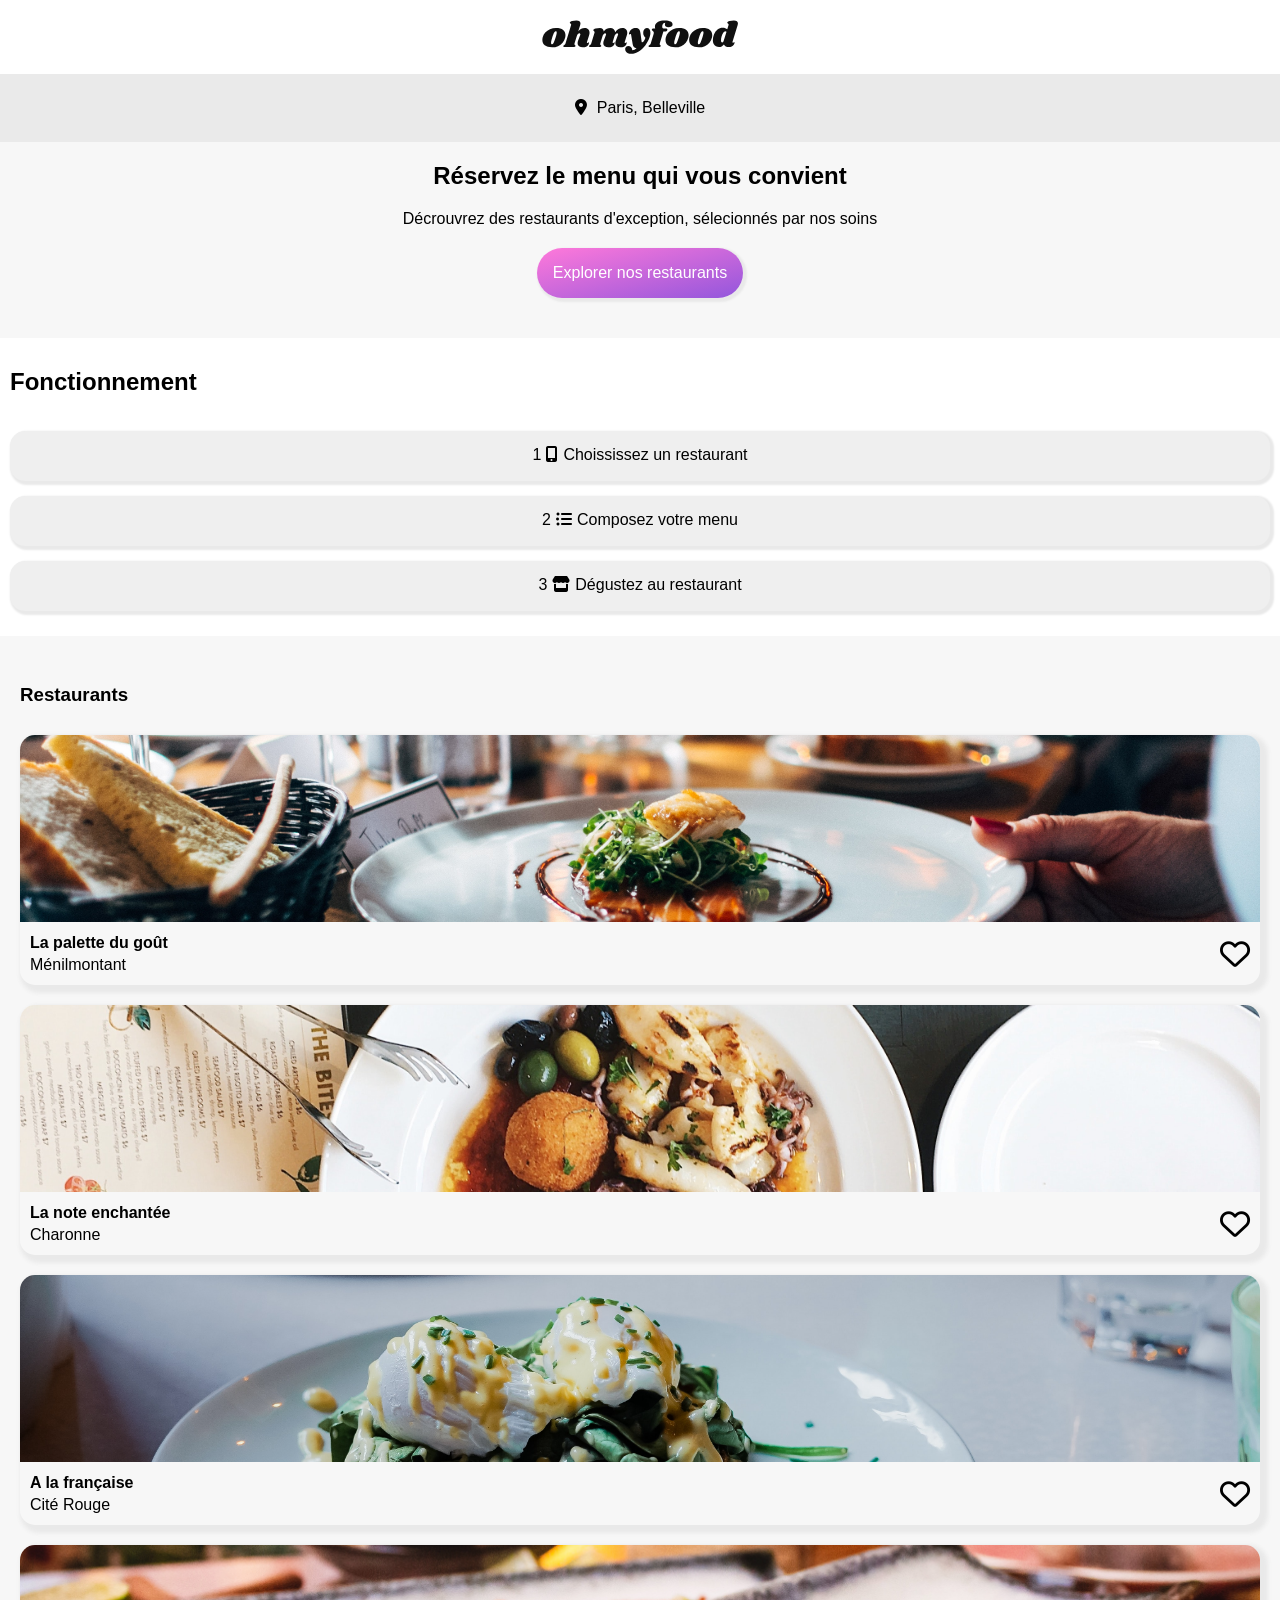
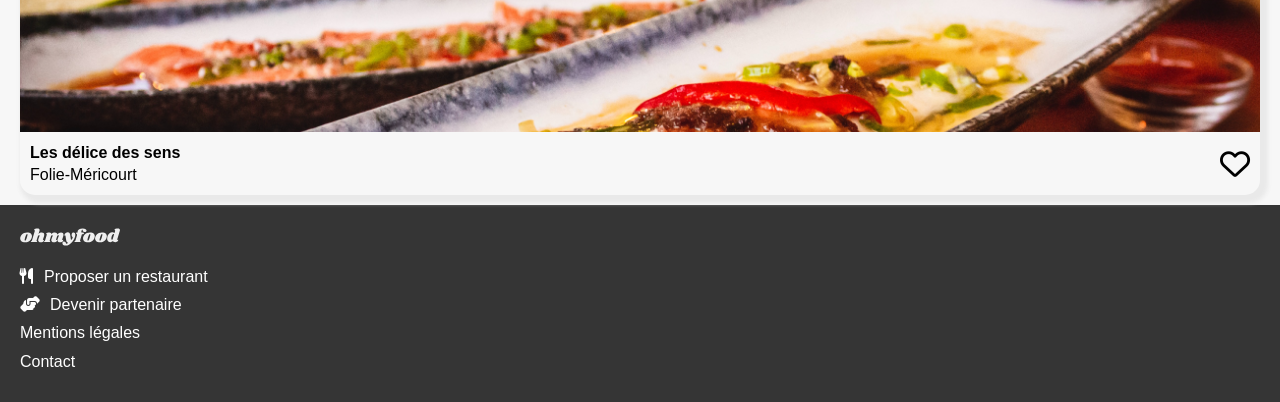
==== index.html @ d90eb671 "modified:   css/style.css 	modified:   css/style.css.map 	modified:   index.html 	modified:   sass/_" ====
<!DOCTYPE html>
<html lang="fr">
  <head>
    <meta charset="UTF-8" />
    <meta name="viewport" content="width=device-width, initial-scale=1" />
    <link rel="stylesheet" href="css/normalize.css" />
    <link rel="stylesheet" href="css/style.css" />
    <link rel="stylesheet" href="https://cdnjs.cloudflare.com/ajax/libs/font-awesome/6.1.2/css/all.min.css">
    <title>Ohmyfood</title>
  </head>
  <body>
    <header><div id="logo" class="header">
      <img src="images/logo/ohmyfood@2x.svg" alt="ALC">
    </div>
      <div class="location"><em class="header"><i class="fa-solid fa-location-dot"></i>Paris, Belleville</em></div>
        <div class="header_block">
          <div class="header_text_block">
          <h2 class="header">Réservez le menu qui vous convient</h2>
          <span><em class="header"
          >Décrouvrez des restaurants d'exception, sélecionnés par nos soins</em>
          </span>
          </div>
          <div class="header"><button class="home_btn" type="button" onclick="window.location.href = ' '">
          <span>Explorer nos restaurants</span>
          </button>
        </div> 
      </div>   
    </header>
    <main>
      <div class="explain_block">
        <h2>Fonctionnement</h2>
        <div>
          <div class="explain_btn_block"><button class="explain_btn" type="button" onclick="window.location.href = ' '"><span>1<i class="fa-solid fa-mobile-screen-button"></i>Choississez un restaurant</span></button></div>
          <div class="explain_btn_block"><button class="explain_btn" type="button" onclick="window.location.href = ' '"><span>2<i class="fa-solid fa-list-ul"></i>Composez votre menu</span></button></div>
          <div class="explain_btn_block"><button class="explain_btn" type="button" onclick="window.location.href = ' '"><span>3<i class="fa-solid fa-store"></i>Dégustez au restaurant</span></button></div>
        </div>
      </div>
      <div class="main_block">
        <h3>Restaurants</h3>
        <div class="article_block">
          <article>
            <img
              src="images/restaurants/jay-wennington-N_Y88TWmGwA-unsplash.jpg"
              alt="ALC"
            />
            <span>
              <p class="art_title">La palette du goût</p>
              <p>Ménilmontant</p>
            </span>
            <i class="fa-regular fa-heart"></i>
          </article>
          <article>
            <img
              src="images/restaurants/stil-u2Lp8tXIcjw-unsplash.jpg"
              alt="ALC"
            />
            <span>
              <p class="art_title">La note enchantée</p>
              <p>Charonne</p>
            </span>
            <i class="fa-regular fa-heart"></i>
          </article>
          <article>
            <img
              src="images/restaurants/toa-heftiba-DQKerTsQwi0-unsplash.jpg"
              alt="ALC"
            />
            <span>
              <p class="art_title">A la française</p>
              <p>Cité Rouge</p>
            </span>
            <i class="fa-regular fa-heart"></i>
          </article>
          <article>
            <img
              src="images/restaurants/louis-hansel-shotsoflouis-qNBGVyOCY8Q-unsplash.jpg"
              alt="ALC"
            />
            <span>
              <p class="art_title">Les délice des sens</p>
              <p>Folie-Méricourt</p>
            </span>
            <i class="fa-regular fa-heart"></i>
          </article>
        </div>
      </div>
    </main>
    <footer>
      <img src="images/logo/ohmyfood@2x.svg" alt="ALC">
      <ul>
        <li><a href=""><i class="fa-solid fa-utensils"></i>Proposer un restaurant</a></li>
        <li><a href=""><i class="fa-solid fa-handshake-angle"></i>Devenir partenaire</a></li>
        <li><a href="">Mentions légales</a></li>
        <li><a href="">Contact</a></li>
      </ul>
    </footer>
  </body>
</html>
---- css/style.css ----
@import"https://fonts.googleapis.com/css2?family=Raleway&display=swap";.home_btn{border-radius:50px;height:50px;background:linear-gradient(to right bottom, #FF79DA, #9356DC);border:none;box-shadow:2px 2px 2px 2px #e9e9e9}.home_btn span{position:relative;padding-block:15px;color:#fff;padding-inline:10px}.explain_btn{height:50px;border-radius:15px;border:none;box-shadow:2px 2px 2px 2px #e9e9e9;width:100%}.explain_btn span{padding-block:14px}.explain_btn span i{margin-inline:5px}article{display:flex;flex-wrap:wrap;height:250px;width:100%;border-radius:15px;margin-block:10px;box-shadow:4px 4px 4px 4px #e9e9e9;align-items:center;justify-content:space-between}article img{object-fit:cover;width:100%;height:75%;border-top-right-radius:15px;border-top-left-radius:15px}article span{padding:10px;padding-block:10px}article span p{margin-block:0px;padding-block:2px}article span .art_title{font-weight:bold}article i{font-size:30px}footer{background-color:#353535}footer img{height:20px;width:100px;filter:invert(1)}footer ul{list-style-type:none}footer ul li a{color:#fff;text-decoration:none}footer ul li i{padding-right:10px}*{box-sizing:border-box;font-family:sans-serif,Roboto}.header{display:flex;justify-content:center;text-align:center}#logo{padding-block:20px}.location{background-color:#eaeaea;padding-block:25px}.location em{font-style:normal}.location i{margin-right:10px}.header_block{background-color:#f7f7f7;padding-inline:20px;display:flow-root;padding-block-end:40px}.header_block .header_text_block{padding-block-end:20px}.header_block .header_text_block h2{padding-inline:50px}.header_block .header_text_block span em{font-style:normal}.home_btn{display:flex;justify-content:center}.explain_block{margin:10px;display:flex;flex-wrap:wrap}.explain_block div{display:block;flex-wrap:wrap;width:100%}.explain_block div .explain_btn_block{display:flex;flex-wrap:wrap;justify-content:center;margin-block:15px}.explain_block div .explain_btn_block .explain_btn{display:flex;flex-wrap:wrap;justify-content:center}.main_block{display:flex;flex-wrap:wrap;background-color:rgba(247,247,247,.968627451);padding-top:30px}.main_block h3{margin-inline:20px}.main_block .article_block{display:flex;justify-content:center;flex-wrap:wrap;margin-inline:20px}.main_block .article_block span{display:flex;flex-wrap:wrap;flex-direction:column}.main_block .article_block span p{display:flex}.main_block .article_block i{align-items:baseline;padding-right:10px}footer{display:flex;flex-direction:column;padding-block:10px;padding-inline:20px}footer img{margin-top:12px}footer ul{padding-inline-start:0px}footer ul li{padding-block:5px}/*# sourceMappingURL=style.css.map */
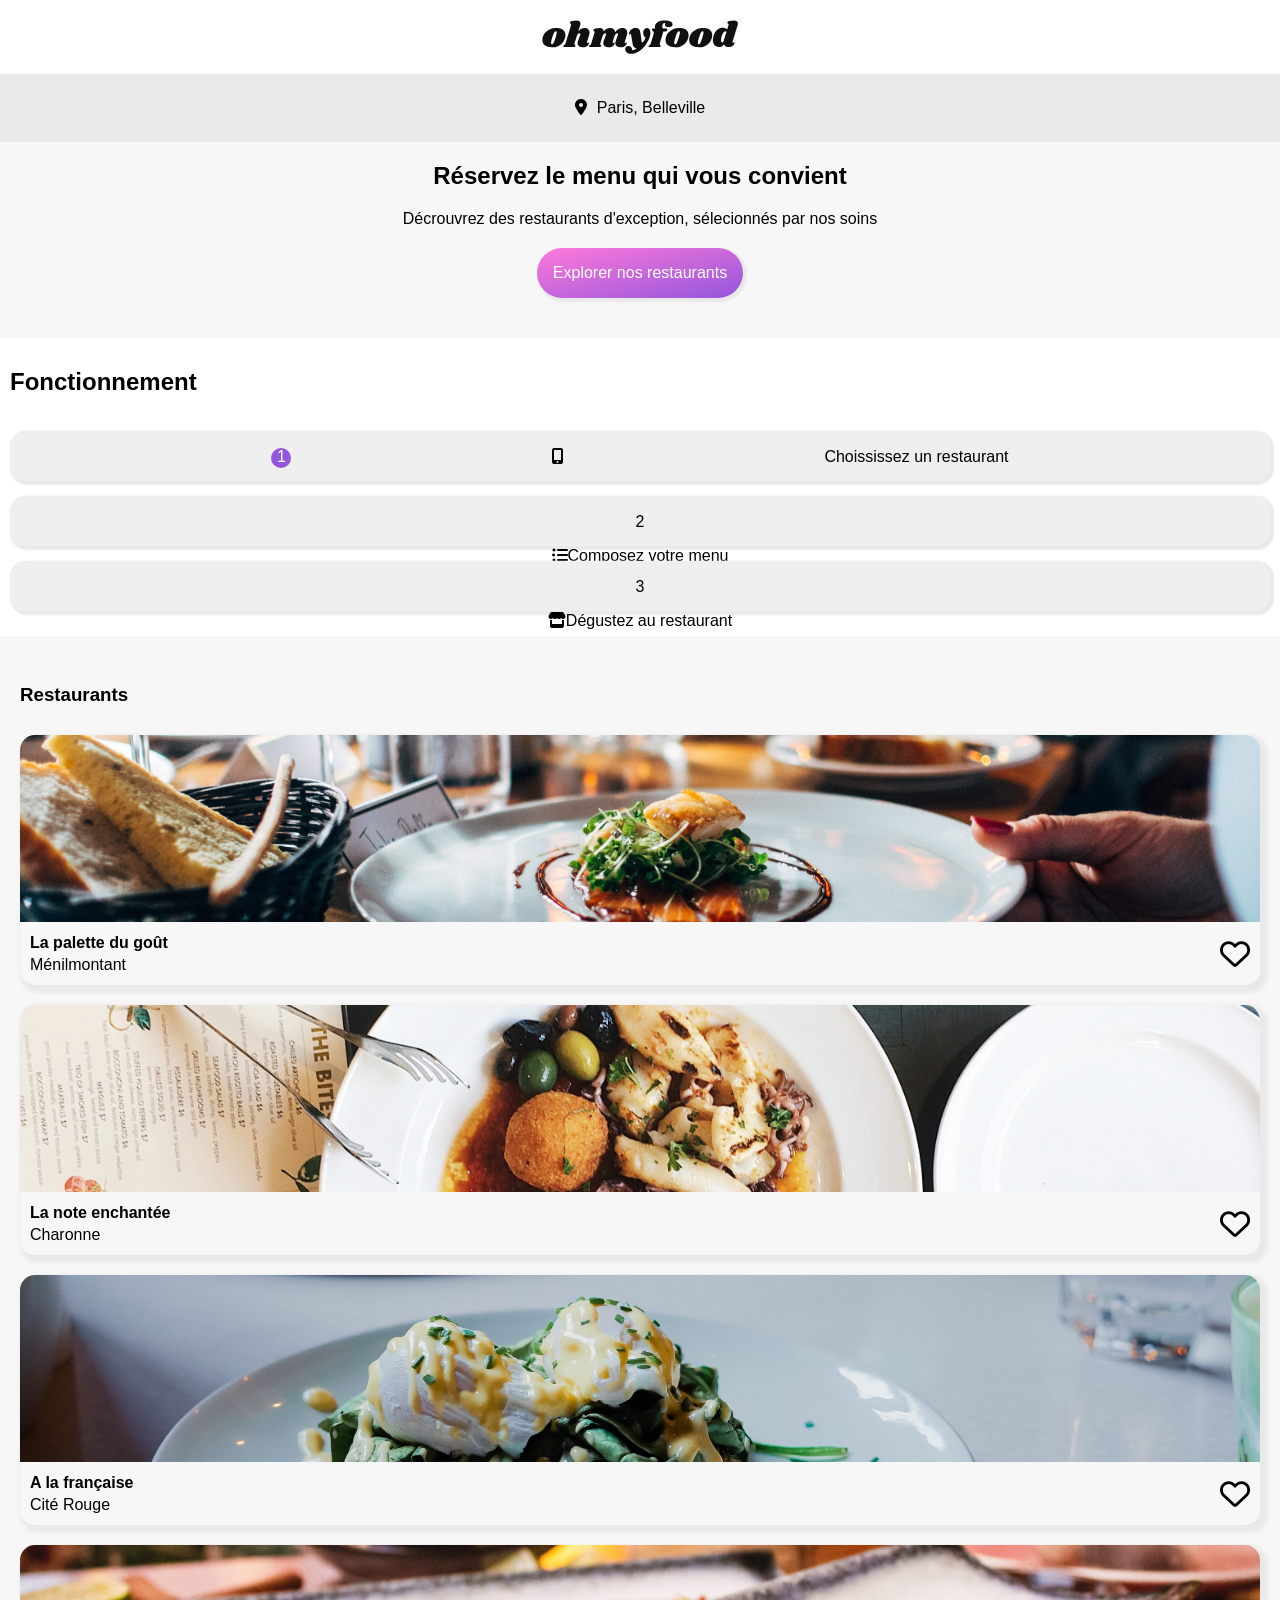
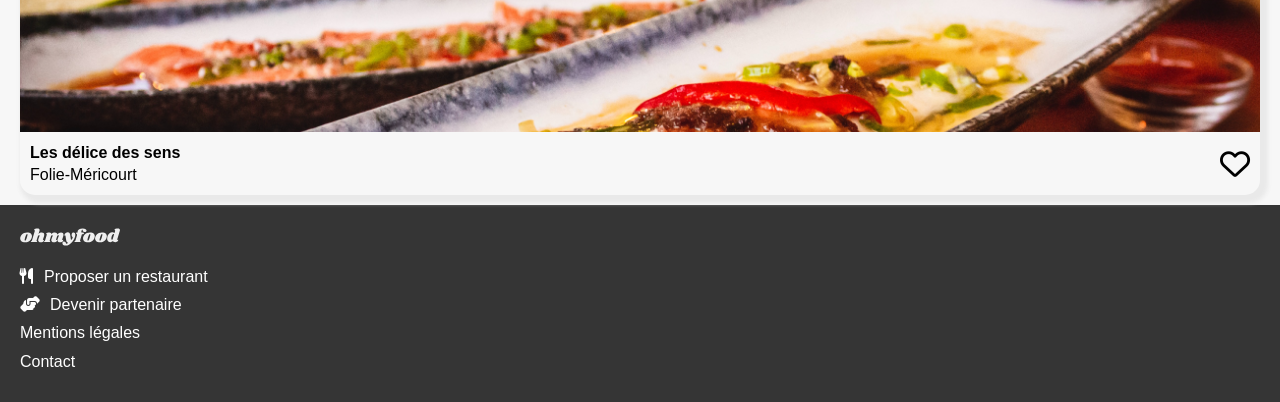
==== commit b3246554: "modified:   css/style.css modified:   css/style.css.map 	modified:   index.html 	modified:   sass/_v" ====
--- a/index.html
+++ b/index.html
@@ -30,9 +30,9 @@
       <div class="explain_block">
         <h2>Fonctionnement</h2>
         <div>
-          <div class="explain_btn_block"><button class="explain_btn" type="button" onclick="window.location.href = ' '"><span>1<i class="fa-solid fa-mobile-screen-button"></i>Choississez un restaurant</span></button></div>
-          <div class="explain_btn_block"><button class="explain_btn" type="button" onclick="window.location.href = ' '"><span>2<i class="fa-solid fa-list-ul"></i>Composez votre menu</span></button></div>
-          <div class="explain_btn_block"><button class="explain_btn" type="button" onclick="window.location.href = ' '"><span>3<i class="fa-solid fa-store"></i>Dégustez au restaurant</span></button></div>
+          <div class="explain_btn_block"><button class="explain_btn" type="button" onclick="window.location.href = ' '"><div><p>1</p><i class="fa-solid fa-mobile-screen-button"></i>Choississez un restaurant</div></button></div>
+          <div class="explain_btn_block"><button class="explain_btn" type="button" onclick="window.location.href = ' '"><span><p>2</p><i class="fa-solid fa-list-ul"></i>Composez votre menu</span></button></div>
+          <div class="explain_btn_block"><button class="explain_btn" type="button" onclick="window.location.href = ' '"><span><p>3</p><i class="fa-solid fa-store"></i>Dégustez au restaurant</span></button></div>
         </div>
       </div>
       <div class="main_block">
--- a/css/style.css
+++ b/css/style.css
@@ -1 +1 @@
-@import"https://fonts.googleapis.com/css2?family=Raleway&display=swap";.home_btn{border-radius:50px;height:50px;background:linear-gradient(to right bottom, #FF79DA, #9356DC);border:none;box-shadow:2px 2px 2px 2px #e9e9e9}.home_btn span{position:relative;padding-block:15px;color:#fff;padding-inline:10px}.explain_btn{height:50px;border-radius:15px;border:none;box-shadow:2px 2px 2px 2px #e9e9e9;width:100%}.explain_btn span{padding-block:14px}.explain_btn span i{margin-inline:5px}article{display:flex;flex-wrap:wrap;height:250px;width:100%;border-radius:15px;margin-block:10px;box-shadow:4px 4px 4px 4px #e9e9e9;align-items:center;justify-content:space-between}article img{object-fit:cover;width:100%;height:75%;border-top-right-radius:15px;border-top-left-radius:15px}article span{padding:10px;padding-block:10px}article span p{margin-block:0px;padding-block:2px}article span .art_title{font-weight:bold}article i{font-size:30px}footer{background-color:#353535}footer img{height:20px;width:100px;filter:invert(1)}footer ul{list-style-type:none}footer ul li a{color:#fff;text-decoration:none}footer ul li i{padding-right:10px}*{box-sizing:border-box;font-family:sans-serif,Roboto}.header{display:flex;justify-content:center;text-align:center}#logo{padding-block:20px}.location{background-color:#eaeaea;padding-block:25px}.location em{font-style:normal}.location i{margin-right:10px}.header_block{background-color:#f7f7f7;padding-inline:20px;display:flow-root;padding-block-end:40px}.header_block .header_text_block{padding-block-end:20px}.header_block .header_text_block h2{padding-inline:50px}.header_block .header_text_block span em{font-style:normal}.home_btn{display:flex;justify-content:center}.explain_block{margin:10px;display:flex;flex-wrap:wrap}.explain_block div{display:block;flex-wrap:wrap;width:100%}.explain_block div .explain_btn_block{display:flex;flex-wrap:wrap;justify-content:center;margin-block:15px}.explain_block div .explain_btn_block .explain_btn{display:flex;flex-wrap:wrap;justify-content:center}.main_block{display:flex;flex-wrap:wrap;background-color:rgba(247,247,247,.968627451);padding-top:30px}.main_block h3{margin-inline:20px}.main_block .article_block{display:flex;justify-content:center;flex-wrap:wrap;margin-inline:20px}.main_block .article_block span{display:flex;flex-wrap:wrap;flex-direction:column}.main_block .article_block span p{display:flex}.main_block .article_block i{align-items:baseline;padding-right:10px}footer{display:flex;flex-direction:column;padding-block:10px;padding-inline:20px}footer img{margin-top:12px}footer ul{padding-inline-start:0px}footer ul li{padding-block:5px}/*# sourceMappingURL=style.css.map */
+@import"https://fonts.googleapis.com/css2?family=Raleway&display=swap";.home_btn{border-radius:50px;height:50px;background:linear-gradient(to right bottom, #FF79DA, #9356DC);border:none;box-shadow:2px 2px 2px 2px #e9e9e9}.home_btn span{position:relative;padding-block:15px;color:#fff;padding-inline:10px}.explain_btn{height:50px;border-radius:15px;border:none;box-shadow:2px 2px 2px 2px #e9e9e9;width:100%}.explain_btn div{display:flex;align-items:baseline;justify-content:flex-start}.explain_btn div p{height:20px;width:20px;border-radius:50%;color:#fff;background-color:#9356dc}.explain_btn div i{margin-inline:5px}article{display:flex;flex-wrap:wrap;height:250px;width:100%;border-radius:15px;margin-block:10px;box-shadow:4px 4px 4px 4px #e9e9e9;align-items:center;justify-content:space-between}article img{object-fit:cover;width:100%;height:75%;border-top-right-radius:15px;border-top-left-radius:15px}article span{padding:10px;padding-block:10px}article span p{margin-block:0px;padding-block:2px}article span .art_title{font-weight:bold}article i{font-size:30px}footer{background-color:#353535}footer img{height:20px;width:100px;filter:invert(1)}footer ul{list-style-type:none}footer ul li a{color:#fff;text-decoration:none}footer ul li i{padding-right:10px}*{box-sizing:border-box;font-family:sans-serif,Roboto}.header{display:flex;justify-content:center;text-align:center}#logo{padding-block:20px}.location{background-color:#eaeaea;padding-block:25px}.location em{font-style:normal}.location i{margin-right:10px}.header_block{background-color:#f7f7f7;padding-inline:20px;display:flow-root;padding-block-end:40px}.header_block .header_text_block{padding-block-end:20px}.header_block .header_text_block h2{padding-inline:50px}.header_block .header_text_block span em{font-style:normal}.home_btn{display:flex;justify-content:center}.explain_block{margin:10px;display:flex;flex-wrap:wrap}.explain_block div{flex-wrap:wrap;width:100%;justify-content:space-evenly}.explain_block div .explain_btn_block{display:flex;flex-wrap:wrap;justify-content:center;margin-block:15px}.explain_block div .explain_btn_block .explain_btn{display:flex;flex-wrap:wrap;justify-content:center;width:100%}.main_block{display:flex;flex-wrap:wrap;background-color:rgba(247,247,247,.968627451);padding-top:30px}.main_block h3{margin-inline:20px}.main_block .article_block{display:flex;justify-content:center;flex-wrap:wrap;margin-inline:20px}.main_block .article_block span{display:flex;flex-wrap:wrap;flex-direction:column}.main_block .article_block span p{display:flex}.main_block .article_block i{align-items:baseline;padding-right:10px}footer{display:flex;flex-direction:column;padding-block:10px;padding-inline:20px}footer img{margin-top:12px}footer ul{padding-inline-start:0px}footer ul li{padding-block:5px}/*# sourceMappingURL=style.css.map */
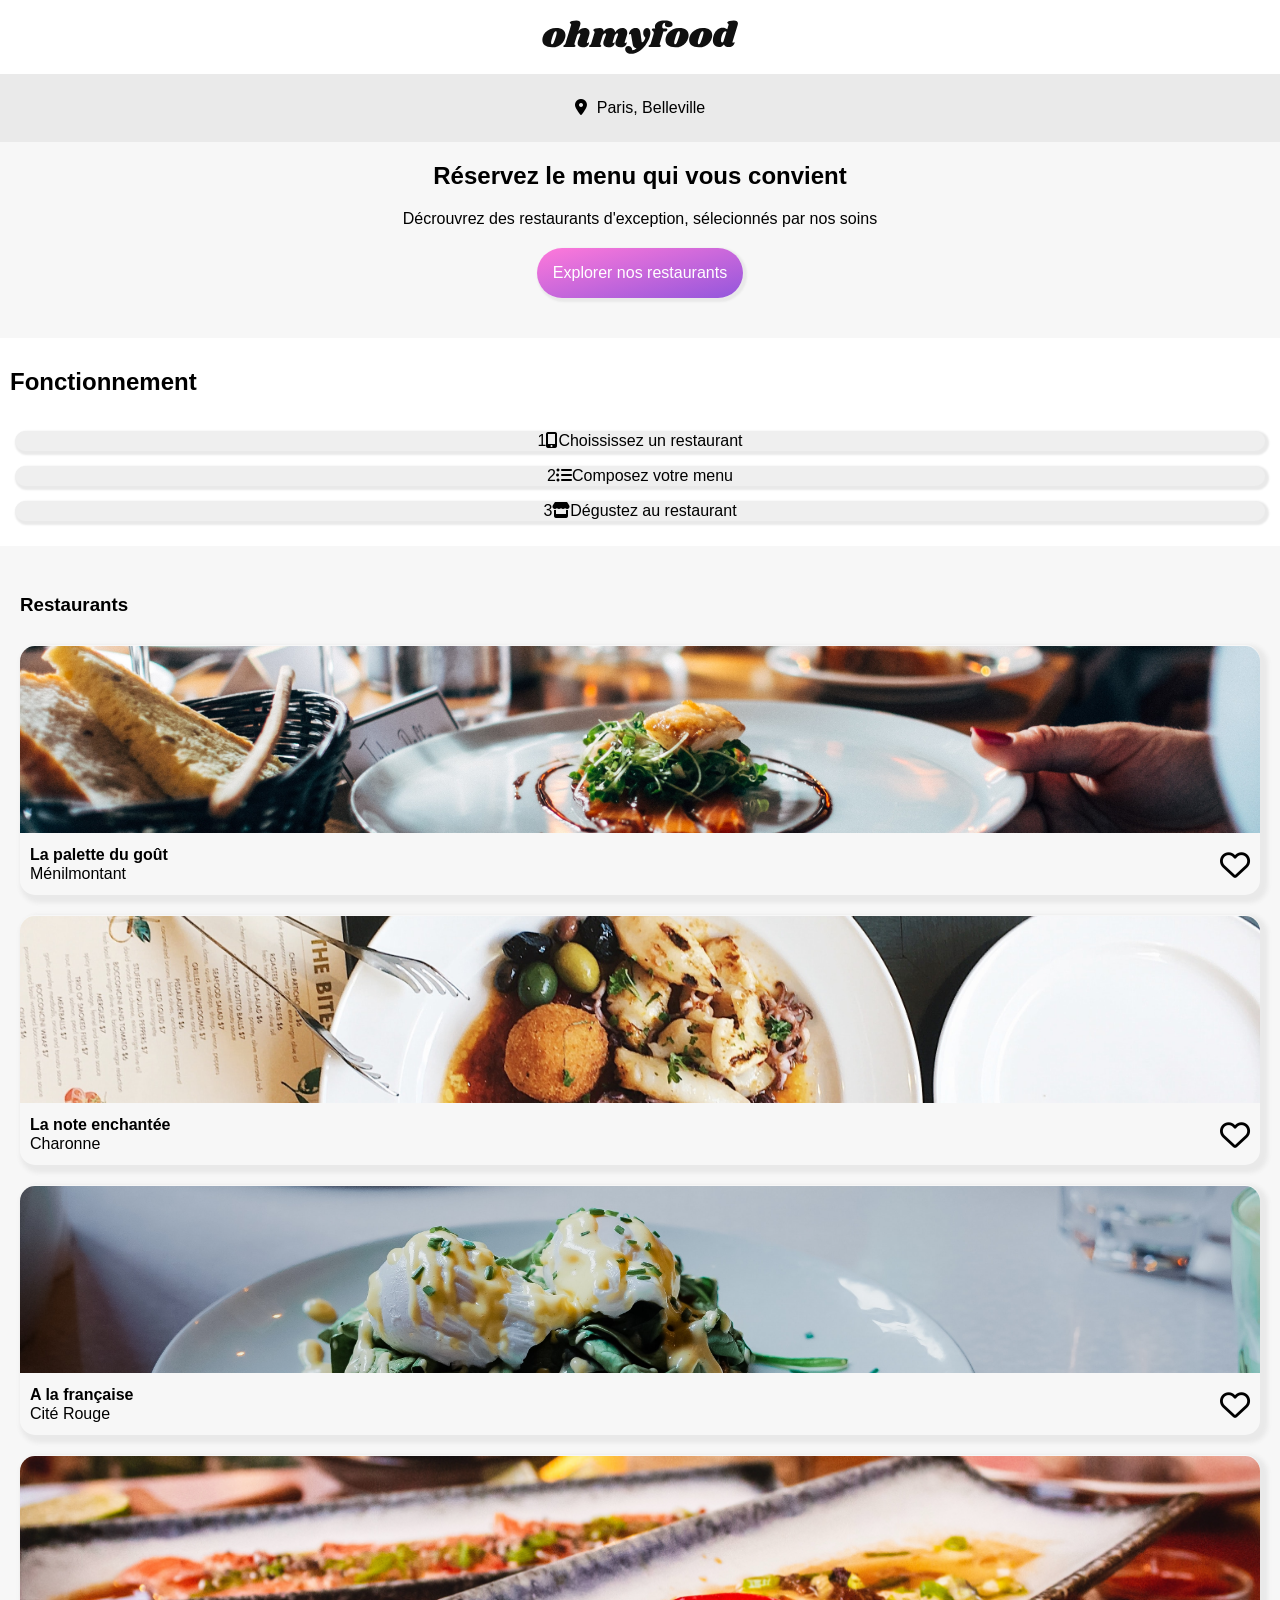
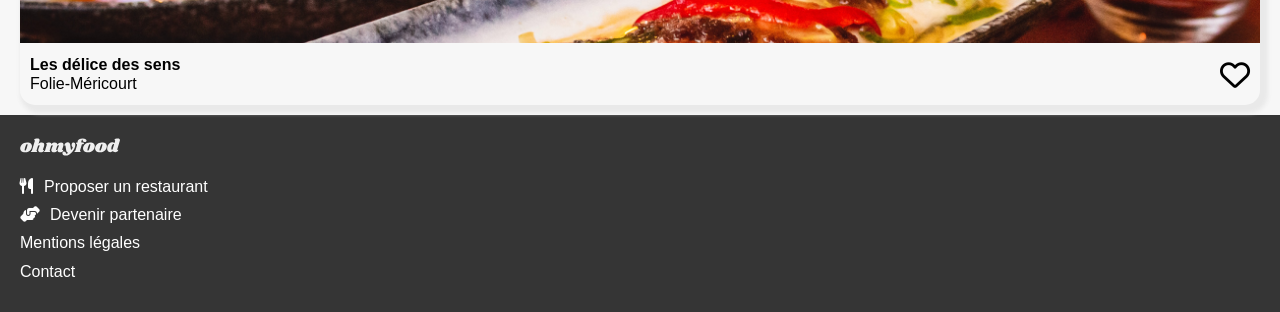
==== commit f6c6a7f7: "modified:   css/style.css 	modified:   css/style.css.map 	modified:   index.html 	modified:   sass/_" ====
--- a/index.html
+++ b/index.html
@@ -30,9 +30,9 @@
       <div class="explain_block">
         <h2>Fonctionnement</h2>
         <div>
-          <div class="explain_btn_block"><button class="explain_btn" type="button" onclick="window.location.href = ' '"><div><p>1</p><i class="fa-solid fa-mobile-screen-button"></i>Choississez un restaurant</div></button></div>
-          <div class="explain_btn_block"><button class="explain_btn" type="button" onclick="window.location.href = ' '"><span><p>2</p><i class="fa-solid fa-list-ul"></i>Composez votre menu</span></button></div>
-          <div class="explain_btn_block"><button class="explain_btn" type="button" onclick="window.location.href = ' '"><span><p>3</p><i class="fa-solid fa-store"></i>Dégustez au restaurant</span></button></div>
+          <div class="explain_btn_block"><button class="explain_btn" type="button" onclick="window.location.href = ' '">1<i class="fa-solid fa-mobile-screen-button"></i>Choississez un restaurant</button></div>
+          <div class="explain_btn_block"><button class="explain_btn" type="button" onclick="window.location.href = ' '">2<i class="fa-solid fa-list-ul"></i>Composez votre menu</button></div>
+          <div class="explain_btn_block"><button class="explain_btn" type="button" onclick="window.location.href = ' '">3<i class="fa-solid fa-store"></i>Dégustez au restaurant</button></div>
         </div>
       </div>
       <div class="main_block">
@@ -44,8 +44,8 @@
               alt="ALC"
             />
             <span>
-              <p class="art_title">La palette du goût</p>
-              <p>Ménilmontant</p>
+              <strong class="art_title">La palette du goût</strong>
+              Ménilmontant
             </span>
             <i class="fa-regular fa-heart"></i>
           </article>
@@ -55,8 +55,8 @@
               alt="ALC"
             />
             <span>
-              <p class="art_title">La note enchantée</p>
-              <p>Charonne</p>
+              <strong class="art_title">La note enchantée</strong>
+              Charonne
             </span>
             <i class="fa-regular fa-heart"></i>
           </article>
@@ -66,8 +66,8 @@
               alt="ALC"
             />
             <span>
-              <p class="art_title">A la française</p>
-              <p>Cité Rouge</p>
+              <strong class="art_title">A la française</strong>
+              Cité Rouge
             </span>
             <i class="fa-regular fa-heart"></i>
           </article>
@@ -77,8 +77,8 @@
               alt="ALC"
             />
             <span>
-              <p class="art_title">Les délice des sens</p>
-              <p>Folie-Méricourt</p>
+              <strong class="art_title">Les délice des sens</strong>
+              Folie-Méricourt
             </span>
             <i class="fa-regular fa-heart"></i>
           </article>
--- a/css/style.css
+++ b/css/style.css
@@ -1 +1 @@
-@import"https://fonts.googleapis.com/css2?family=Raleway&display=swap";.home_btn{border-radius:50px;height:50px;background:linear-gradient(to right bottom, #FF79DA, #9356DC);border:none;box-shadow:2px 2px 2px 2px #e9e9e9}.home_btn span{position:relative;padding-block:15px;color:#fff;padding-inline:10px}.explain_btn{height:50px;border-radius:15px;border:none;box-shadow:2px 2px 2px 2px #e9e9e9;width:100%}.explain_btn div{display:flex;align-items:baseline;justify-content:flex-start}.explain_btn div p{height:20px;width:20px;border-radius:50%;color:#fff;background-color:#9356dc}.explain_btn div i{margin-inline:5px}article{display:flex;flex-wrap:wrap;height:250px;width:100%;border-radius:15px;margin-block:10px;box-shadow:4px 4px 4px 4px #e9e9e9;align-items:center;justify-content:space-between}article img{object-fit:cover;width:100%;height:75%;border-top-right-radius:15px;border-top-left-radius:15px}article span{padding:10px;padding-block:10px}article span p{margin-block:0px;padding-block:2px}article span .art_title{font-weight:bold}article i{font-size:30px}footer{background-color:#353535}footer img{height:20px;width:100px;filter:invert(1)}footer ul{list-style-type:none}footer ul li a{color:#fff;text-decoration:none}footer ul li i{padding-right:10px}*{box-sizing:border-box;font-family:sans-serif,Roboto}.header{display:flex;justify-content:center;text-align:center}#logo{padding-block:20px}.location{background-color:#eaeaea;padding-block:25px}.location em{font-style:normal}.location i{margin-right:10px}.header_block{background-color:#f7f7f7;padding-inline:20px;display:flow-root;padding-block-end:40px}.header_block .header_text_block{padding-block-end:20px}.header_block .header_text_block h2{padding-inline:50px}.header_block .header_text_block span em{font-style:normal}.home_btn{display:flex;justify-content:center}.explain_block{margin:10px;display:flex;flex-wrap:wrap}.explain_block div{flex-wrap:wrap;width:100%;justify-content:space-evenly}.explain_block div .explain_btn_block{display:flex;flex-wrap:wrap;justify-content:center;margin-block:15px}.explain_block div .explain_btn_block .explain_btn{display:flex;flex-wrap:wrap;justify-content:center;width:100%}.main_block{display:flex;flex-wrap:wrap;background-color:rgba(247,247,247,.968627451);padding-top:30px}.main_block h3{margin-inline:20px}.main_block .article_block{display:flex;justify-content:center;flex-wrap:wrap;margin-inline:20px}.main_block .article_block span{display:flex;flex-wrap:wrap;flex-direction:column}.main_block .article_block span p{display:flex}.main_block .article_block i{align-items:baseline;padding-right:10px}footer{display:flex;flex-direction:column;padding-block:10px;padding-inline:20px}footer img{margin-top:12px}footer ul{padding-inline-start:0px}footer ul li{padding-block:5px}/*# sourceMappingURL=style.css.map */
+@import"https://fonts.googleapis.com/css2?family=Raleway&display=swap";.home_btn{border-radius:50px;height:50px;background:linear-gradient(to right bottom, #FF79DA, #9356DC);border:none;box-shadow:2px 2px 2px 2px #e9e9e9}.home_btn span{position:relative;padding-block:15px;color:#fff;padding-inline:10px}.explain_btn{height:50px;border-radius:15px;border:none;box-shadow:2px 2px 2px 2px #e9e9e9;width:100%;display:flex;align-items:baseline;justify-content:flex-start;height:20px;width:20px;margin-inline:5px}article{display:flex;flex-wrap:wrap;height:250px;width:100%;border-radius:15px;margin-block:10px;box-shadow:4px 4px 4px 4px #e9e9e9;align-items:center;justify-content:space-between}article img{object-fit:cover;width:100%;height:75%;border-top-right-radius:15px;border-top-left-radius:15px}article span{padding:10px;padding-block:10px}article span p{margin-block:0px;padding-block:2px}article i{font-size:30px}footer{background-color:#353535}footer img{height:20px;width:100px;filter:invert(1)}footer ul{list-style-type:none}footer ul li a{color:#fff;text-decoration:none}footer ul li i{padding-right:10px}*{box-sizing:border-box;font-family:sans-serif,Roboto}.header{display:flex;justify-content:center;text-align:center}#logo{padding-block:20px}.location{background-color:#eaeaea;padding-block:25px}.location em{font-style:normal}.location i{margin-right:10px}.header_block{background-color:#f7f7f7;padding-inline:20px;display:flow-root;padding-block-end:40px}.header_block .header_text_block{padding-block-end:20px}.header_block .header_text_block h2{padding-inline:50px}.header_block .header_text_block span em{font-style:normal}.home_btn{display:flex;justify-content:center}.explain_block{margin:10px;display:flex;flex-wrap:wrap}.explain_block div{flex-wrap:wrap;width:100%;justify-content:space-evenly}.explain_block div .explain_btn_block{display:flex;flex-wrap:wrap;justify-content:center;margin-block:15px}.explain_block div .explain_btn_block .explain_btn{display:flex;flex-wrap:wrap;justify-content:center;width:100%}.main_block{display:flex;flex-wrap:wrap;background-color:rgba(247,247,247,.968627451);padding-top:30px}.main_block h3{margin-inline:20px}.main_block .article_block{display:flex;justify-content:center;flex-wrap:wrap;margin-inline:20px}.main_block .article_block span{display:flex;flex-wrap:wrap;flex-direction:column}.main_block .article_block span p{display:flex}.main_block .article_block i{align-items:baseline;padding-right:10px}footer{display:flex;flex-direction:column;padding-block:10px;padding-inline:20px}footer img{margin-top:12px}footer ul{padding-inline-start:0px}footer ul li{padding-block:5px}/*# sourceMappingURL=style.css.map */
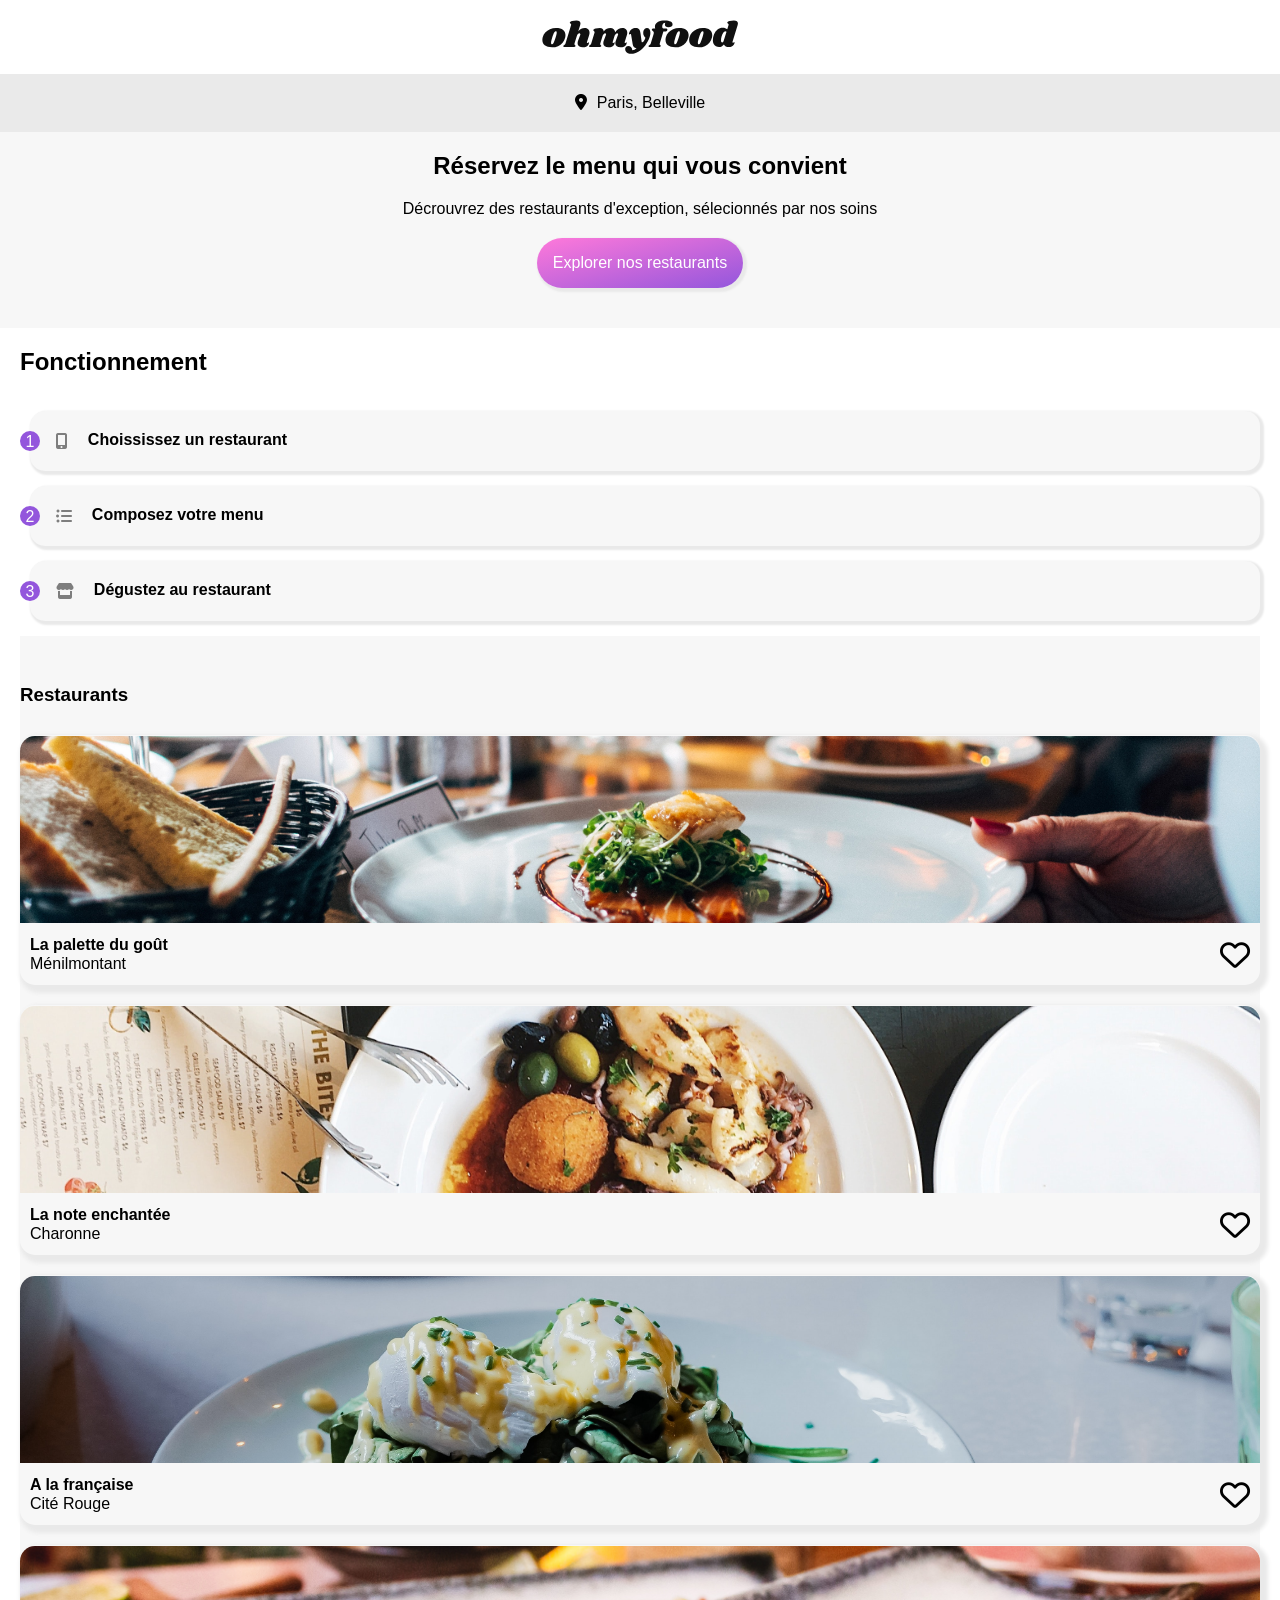
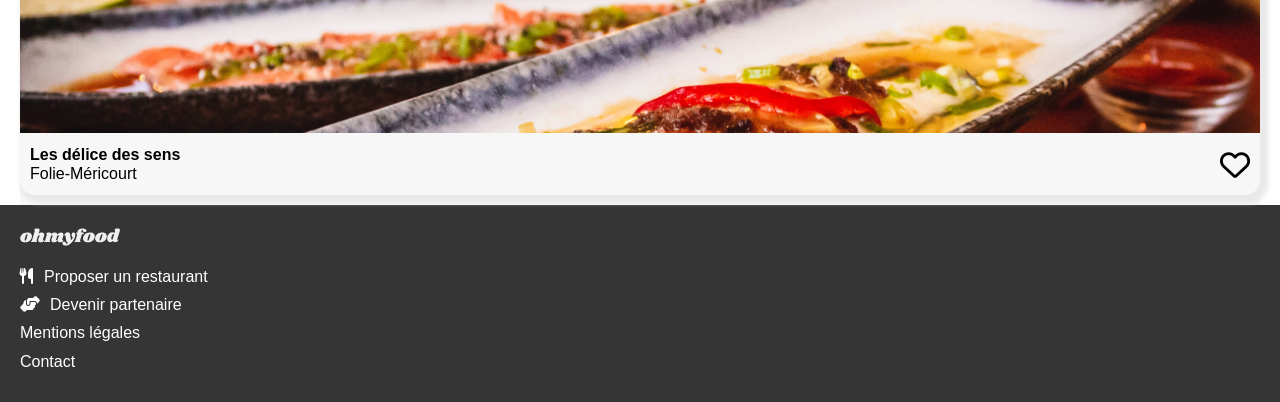
==== commit ae2c2268: "modified:   css/style.css 	modified:   css/style.css.map 	modified:   index.html 	modified:   sass/_" ====
--- a/index.html
+++ b/index.html
@@ -24,15 +24,15 @@
           <span>Explorer nos restaurants</span>
           </button>
         </div> 
-      </div>   
+      </div>
     </header>
-    <main>
+    <main class="wrapper">
       <div class="explain_block">
         <h2>Fonctionnement</h2>
         <div>
-          <div class="explain_btn_block"><button class="explain_btn" type="button" onclick="window.location.href = ' '">1<i class="fa-solid fa-mobile-screen-button"></i>Choississez un restaurant</button></div>
-          <div class="explain_btn_block"><button class="explain_btn" type="button" onclick="window.location.href = ' '">2<i class="fa-solid fa-list-ul"></i>Composez votre menu</button></div>
-          <div class="explain_btn_block"><button class="explain_btn" type="button" onclick="window.location.href = ' '">3<i class="fa-solid fa-store"></i>Dégustez au restaurant</button></div>
+          <div class="explain_btn_block"><em>1</em><button class="explain_btn" type="button" onclick="window.location.href = ' '"><i class="fa-solid fa-mobile-screen-button"></i><strong>Choississez un restaurant</strong></button></div>
+          <div class="explain_btn_block"><em>2</em><button class="explain_btn" type="button" onclick="window.location.href = ' '"><i class="fa-solid fa-list-ul"></i><strong>Composez votre menu</strong></button></div>
+          <div class="explain_btn_block"><em>3</em><button class="explain_btn" type="button" onclick="window.location.href = ' '"><i class="fa-solid fa-store"></i><strong>Dégustez au restaurant</strong></button></div>
         </div>
       </div>
       <div class="main_block">
--- a/css/style.css
+++ b/css/style.css
@@ -1 +1 @@
-@import"https://fonts.googleapis.com/css2?family=Raleway&display=swap";.home_btn{border-radius:50px;height:50px;background:linear-gradient(to right bottom, #FF79DA, #9356DC);border:none;box-shadow:2px 2px 2px 2px #e9e9e9}.home_btn span{position:relative;padding-block:15px;color:#fff;padding-inline:10px}.explain_btn{height:50px;border-radius:15px;border:none;box-shadow:2px 2px 2px 2px #e9e9e9;width:100%;display:flex;align-items:baseline;justify-content:flex-start;height:20px;width:20px;margin-inline:5px}article{display:flex;flex-wrap:wrap;height:250px;width:100%;border-radius:15px;margin-block:10px;box-shadow:4px 4px 4px 4px #e9e9e9;align-items:center;justify-content:space-between}article img{object-fit:cover;width:100%;height:75%;border-top-right-radius:15px;border-top-left-radius:15px}article span{padding:10px;padding-block:10px}article span p{margin-block:0px;padding-block:2px}article i{font-size:30px}footer{background-color:#353535}footer img{height:20px;width:100px;filter:invert(1)}footer ul{list-style-type:none}footer ul li a{color:#fff;text-decoration:none}footer ul li i{padding-right:10px}*{box-sizing:border-box;font-family:sans-serif,Roboto}.header{display:flex;justify-content:center;text-align:center}#logo{padding-block:20px}.location{background-color:#eaeaea;padding-block:25px}.location em{font-style:normal}.location i{margin-right:10px}.header_block{background-color:#f7f7f7;padding-inline:20px;display:flow-root;padding-block-end:40px}.header_block .header_text_block{padding-block-end:20px}.header_block .header_text_block h2{padding-inline:50px}.header_block .header_text_block span em{font-style:normal}.home_btn{display:flex;justify-content:center}.explain_block{margin:10px;display:flex;flex-wrap:wrap}.explain_block div{flex-wrap:wrap;width:100%;justify-content:space-evenly}.explain_block div .explain_btn_block{display:flex;flex-wrap:wrap;justify-content:center;margin-block:15px}.explain_block div .explain_btn_block .explain_btn{display:flex;flex-wrap:wrap;justify-content:center;width:100%}.main_block{display:flex;flex-wrap:wrap;background-color:rgba(247,247,247,.968627451);padding-top:30px}.main_block h3{margin-inline:20px}.main_block .article_block{display:flex;justify-content:center;flex-wrap:wrap;margin-inline:20px}.main_block .article_block span{display:flex;flex-wrap:wrap;flex-direction:column}.main_block .article_block span p{display:flex}.main_block .article_block i{align-items:baseline;padding-right:10px}footer{display:flex;flex-direction:column;padding-block:10px;padding-inline:20px}footer img{margin-top:12px}footer ul{padding-inline-start:0px}footer ul li{padding-block:5px}/*# sourceMappingURL=style.css.map */
+@import"https://fonts.googleapis.com/css2?family=Raleway&display=swap";.home_btn{border-radius:50px;height:50px;background:linear-gradient(to right bottom, #FF79DA, #9356DC);border:none;box-shadow:2px 2px 2px 2px #e9e9e9}.home_btn span{position:relative;padding-block:15px;color:#fff;padding-inline:10px}.explain_btn_block em{height:20px;width:20px;margin-inline:5px;font-style:normal;background-color:#9356dc;border-radius:50%;color:#fff;padding-top:2px}.explain_btn_block .explain_btn{background-color:#f7f7f7;height:60px;border-radius:15px;border:none;box-shadow:2px 2px 2px 2px #e9e9e9;width:100%;display:flex;align-items:baseline;justify-content:flex-start}.explain_btn_block .explain_btn i{color:#7e7e7e;margin-inline:30px}article{display:flex;flex-wrap:wrap;height:250px;width:100%;border-radius:15px;margin-block:10px;box-shadow:4px 4px 4px 4px #e9e9e9;align-items:center;justify-content:space-between}article img{object-fit:cover;width:100%;height:75%;border-top-right-radius:15px;border-top-left-radius:15px}article span{padding:10px;padding-block:10px}article span p{margin-block:0px;padding-block:2px}article i{font-size:30px}footer{background-color:#353535}footer img{height:20px;width:100px;filter:invert(1)}footer ul{list-style-type:none}footer ul li a{color:#fff;text-decoration:none}footer ul li i{padding-right:10px}*{box-sizing:border-box;font-family:sans-serif,Roboto}.header{display:flex;justify-content:center;text-align:center}#logo{padding-block:20px}.location{background-color:#eaeaea;padding-block:20px}.location em{font-style:normal}.location i{margin-right:10px}.header_block{background-color:#f7f7f7;padding-inline:20px;display:flow-root;padding-block-end:40px}.header_block .header_text_block{padding-block-end:20px}.header_block .header_text_block h2{padding-inline:50px}.header_block .header_text_block span em{font-style:normal}.home_btn{display:flex;justify-content:center}.wrapper{margin-inline:20px}.explain_block{display:flex;flex-wrap:wrap}.explain_block div{flex-wrap:wrap;width:100%;justify-content:space-evenly}.explain_block div .explain_btn_block{display:flex;flex-wrap:nowrap;justify-content:center;margin-block:15px;align-items:baseline}.explain_block div .explain_btn_block .explain_btn{flex-wrap:wrap;align-items:center}.explain_block div .explain_btn_block em{display:flex;justify-content:center;align-items:center;margin:0px;margin-inline-end:-10px;position:relative}.explain_block div .explain_btn_block i{margin-inline:20px}.main_block{display:flex;flex-wrap:wrap;background-color:rgba(247,247,247,.968627451);padding-top:30px}.main_block .article_block{display:flex;justify-content:center;flex-wrap:wrap}.main_block .article_block span{display:flex;flex-wrap:wrap;flex-direction:column}.main_block .article_block span p{display:flex}.main_block .article_block i{align-items:baseline;padding-right:10px}footer{display:flex;flex-direction:column;padding-block:10px;padding-inline:20px}footer img{margin-top:12px}footer ul{padding-inline-start:0px}footer ul li{padding-block:5px}/*# sourceMappingURL=style.css.map */
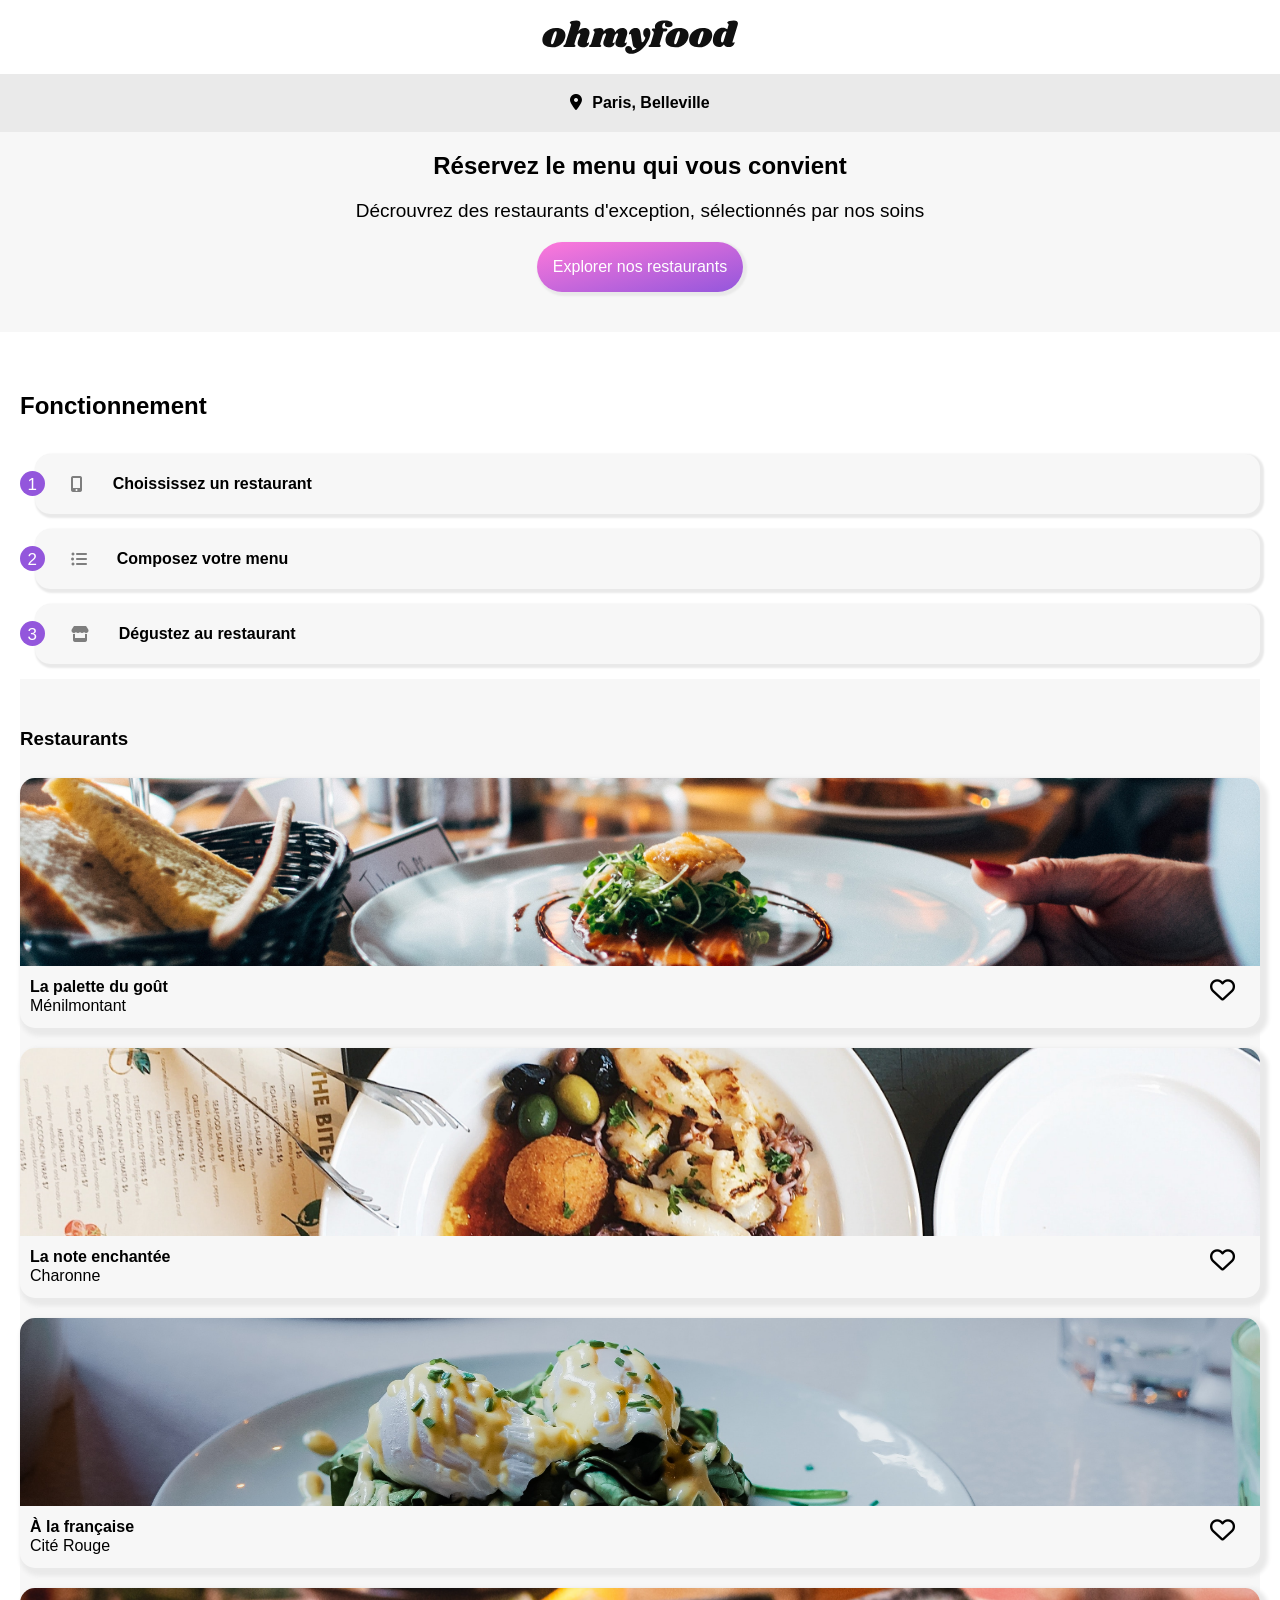
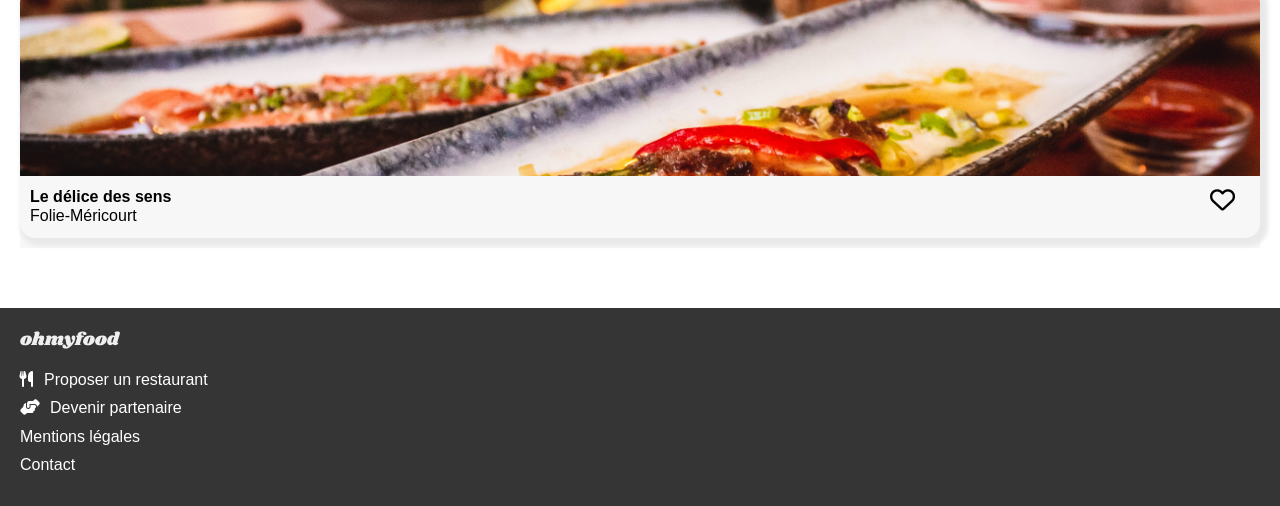
==== commit 7d99f07f: "modified:   css/style.css 	modified:   css/style.css.map 	modified:   index.html 	modified:   sass/_" ====
--- a/index.html
+++ b/index.html
@@ -12,12 +12,12 @@
     <header><div id="logo" class="header">
       <img src="images/logo/ohmyfood@2x.svg" alt="ALC">
     </div>
-      <div class="location"><em class="header"><i class="fa-solid fa-location-dot"></i>Paris, Belleville</em></div>
+      <div class="location"><strong class="header"><i class="fa-solid fa-location-dot"></i>Paris, Belleville</strong></div>
         <div class="header_block">
           <div class="header_text_block">
           <h2 class="header">Réservez le menu qui vous convient</h2>
           <span><em class="header"
-          >Décrouvrez des restaurants d'exception, sélecionnés par nos soins</em>
+          >Décrouvrez des restaurants d'exception, sélectionnés par nos soins</em>
           </span>
           </div>
           <div class="header"><button class="home_btn" type="button" onclick="window.location.href = ' '">
@@ -38,49 +38,61 @@
       <div class="main_block">
         <h3>Restaurants</h3>
         <div class="article_block">
-          <article>
+          <article class="article">
             <img
               src="images/restaurants/jay-wennington-N_Y88TWmGwA-unsplash.jpg"
               alt="ALC"
             />
-            <span>
-              <strong class="art_title">La palette du goût</strong>
-              Ménilmontant
-            </span>
-            <i class="fa-regular fa-heart"></i>
+            <div class="art_txt_block">
+              <span class="art_txt">
+                <strong class="art_title">La palette du goût</strong>
+                Ménilmontant
+              </span>
+              <i class="fa-regular fa-heart"></i>
+              <i class="fa-solid fa-heart"></i>
+            </div>
           </article>
-          <article>
+          <article class="article">
             <img
               src="images/restaurants/stil-u2Lp8tXIcjw-unsplash.jpg"
               alt="ALC"
             />
-            <span>
-              <strong class="art_title">La note enchantée</strong>
-              Charonne
-            </span>
-            <i class="fa-regular fa-heart"></i>
+            <div class="art_txt_block">
+              <span class="art_txt">
+                <strong class="art_title">La note enchantée</strong>
+                Charonne
+              </span>
+              <i class="fa-regular fa-heart"></i>
+              <i class="fa-solid fa-heart"></i>
+            </div>
           </article>
-          <article>
+          <article class="article">
             <img
               src="images/restaurants/toa-heftiba-DQKerTsQwi0-unsplash.jpg"
               alt="ALC"
             />
-            <span>
-              <strong class="art_title">A la française</strong>
-              Cité Rouge
-            </span>
-            <i class="fa-regular fa-heart"></i>
+            <div class="art_txt_block">
+              <span class="art_txt">
+                <strong class="art_title">À la française</strong>
+                Cité Rouge
+              </span>
+              <i class="fa-regular fa-heart"></i>
+              <i class="fa-solid fa-heart"></i>
+            </div>
           </article>
-          <article>
+          <article class="article">
             <img
               src="images/restaurants/louis-hansel-shotsoflouis-qNBGVyOCY8Q-unsplash.jpg"
               alt="ALC"
             />
-            <span>
-              <strong class="art_title">Les délice des sens</strong>
-              Folie-Méricourt
-            </span>
-            <i class="fa-regular fa-heart"></i>
+            <div class="art_txt_block">
+              <span class="art_txt">
+                <strong class="art_title">Le délice des sens</strong>
+                Folie-Méricourt
+              </span>
+              <i class="fa-regular fa-heart"></i>
+              <i class="fa-solid fa-heart"></i>
+            </div>
           </article>
         </div>
       </div>
--- a/css/style.css
+++ b/css/style.css
@@ -1 +1 @@
-@import"https://fonts.googleapis.com/css2?family=Raleway&display=swap";.home_btn{border-radius:50px;height:50px;background:linear-gradient(to right bottom, #FF79DA, #9356DC);border:none;box-shadow:2px 2px 2px 2px #e9e9e9}.home_btn span{position:relative;padding-block:15px;color:#fff;padding-inline:10px}.explain_btn_block em{height:20px;width:20px;margin-inline:5px;font-style:normal;background-color:#9356dc;border-radius:50%;color:#fff;padding-top:2px}.explain_btn_block .explain_btn{background-color:#f7f7f7;height:60px;border-radius:15px;border:none;box-shadow:2px 2px 2px 2px #e9e9e9;width:100%;display:flex;align-items:baseline;justify-content:flex-start}.explain_btn_block .explain_btn i{color:#7e7e7e;margin-inline:30px}article{display:flex;flex-wrap:wrap;height:250px;width:100%;border-radius:15px;margin-block:10px;box-shadow:4px 4px 4px 4px #e9e9e9;align-items:center;justify-content:space-between}article img{object-fit:cover;width:100%;height:75%;border-top-right-radius:15px;border-top-left-radius:15px}article span{padding:10px;padding-block:10px}article span p{margin-block:0px;padding-block:2px}article i{font-size:30px}footer{background-color:#353535}footer img{height:20px;width:100px;filter:invert(1)}footer ul{list-style-type:none}footer ul li a{color:#fff;text-decoration:none}footer ul li i{padding-right:10px}*{box-sizing:border-box;font-family:sans-serif,Roboto}.header{display:flex;justify-content:center;text-align:center}#logo{padding-block:20px}.location{background-color:#eaeaea;padding-block:20px}.location em{font-style:normal}.location i{margin-right:10px}.header_block{background-color:#f7f7f7;padding-inline:20px;display:flow-root;padding-block-end:40px}.header_block .header_text_block{padding-block-end:20px}.header_block .header_text_block h2{padding-inline:50px}.header_block .header_text_block span em{font-style:normal}.home_btn{display:flex;justify-content:center}.wrapper{margin-inline:20px}.explain_block{display:flex;flex-wrap:wrap}.explain_block div{flex-wrap:wrap;width:100%;justify-content:space-evenly}.explain_block div .explain_btn_block{display:flex;flex-wrap:nowrap;justify-content:center;margin-block:15px;align-items:baseline}.explain_block div .explain_btn_block .explain_btn{flex-wrap:wrap;align-items:center}.explain_block div .explain_btn_block em{display:flex;justify-content:center;align-items:center;margin:0px;margin-inline-end:-10px;position:relative}.explain_block div .explain_btn_block i{margin-inline:20px}.main_block{display:flex;flex-wrap:wrap;background-color:rgba(247,247,247,.968627451);padding-top:30px}.main_block .article_block{display:flex;justify-content:center;flex-wrap:wrap}.main_block .article_block span{display:flex;flex-wrap:wrap;flex-direction:column}.main_block .article_block span p{display:flex}.main_block .article_block i{align-items:baseline;padding-right:10px}footer{display:flex;flex-direction:column;padding-block:10px;padding-inline:20px}footer img{margin-top:12px}footer ul{padding-inline-start:0px}footer ul li{padding-block:5px}/*# sourceMappingURL=style.css.map */
+@import"https://fonts.googleapis.com/css2?family=Raleway&display=swap";.home_btn{border-radius:50px;height:50px;background:linear-gradient(to right bottom, #FF79DA, #9356DC);border:none;box-shadow:2px 2px 2px 2px #e9e9e9}.home_btn span{position:relative;padding-block:15px;color:#fff;padding-inline:10px}.explain_btn_block em{height:25px;width:25px;margin-inline:5px;font-size:17px;font-style:normal;background-color:#9356dc;border-radius:50%;color:#fff;padding-top:2px}.explain_btn_block .explain_btn{background-color:#f7f7f7;height:60px;border-radius:15px;border:none;box-shadow:2px 2px 2px 2px #e9e9e9;width:100%;display:flex;align-items:baseline;justify-content:flex-start}.explain_btn_block .explain_btn:hover{background-color:#f5edff}.explain_btn_block .explain_btn:hover i{color:#9356dc}.explain_btn_block .explain_btn i{color:#7e7e7e;margin-inline:30px}article{display:flex;flex-wrap:wrap;height:250px;width:100%;border-radius:15px;margin-block:10px;box-shadow:4px 4px 4px 4px #e9e9e9}article img{object-fit:cover;width:100%;height:75%;border-top-right-radius:15px;border-top-left-radius:15px}article .art_txt_block{padding:10px;padding-block:10px}article i{position:absolute;font-size:25px}article .fa-solid{opacity:0;transition:all 150ms linear}article .fa-solid:active,article .fa-solid:focus{opacity:1;color:#9356dc}footer{background-color:#353535}footer img{height:20px;width:100px;filter:invert(1)}footer ul{list-style-type:none}footer ul li a{color:#fff;text-decoration:none}footer ul li i{padding-right:10px}*{box-sizing:border-box;font-family:sans-serif,Roboto}.header{display:flex;justify-content:center;text-align:center}#logo{padding-block:20px}.location{background-color:#eaeaea;padding-block:20px}.location em{font-style:normal}.location i{margin-right:10px}.header_block{background-color:#f7f7f7;padding-inline:20px;display:flow-root;padding-block-end:40px}.header_block .header_text_block{padding-block-end:20px}.header_block .header_text_block h2{padding-inline:50px}.header_block .header_text_block span em{font-style:normal;font-size:19px}.home_btn{display:flex;justify-content:center}.wrapper{margin:40px 20px 60px 20px}.explain_block{display:flex;flex-wrap:wrap}.explain_block div{width:100%}.explain_block div .explain_btn_block{display:flex;flex-wrap:nowrap;justify-content:center;margin-block:15px;align-items:baseline}.explain_block div .explain_btn_block .explain_btn{flex-wrap:wrap;align-items:center}.explain_block div .explain_btn_block em{display:flex;justify-content:center;align-items:center;margin:0px;margin-inline-end:-10px;position:relative}.main_block{display:flex;flex-wrap:wrap;background-color:rgba(247,247,247,.968627451);padding-top:30px}.main_block .article_block{display:flex;align-items:baseline;flex-wrap:wrap}.main_block .article_block .article{justify-content:space-between;align-items:baseline}.main_block .article_block .article .art_txt_block{display:grid;width:100%}.main_block .article_block .article .art_txt_block .art_txt{display:flex;flex-wrap:wrap;flex-direction:column}.main_block .article_block .article .art_txt_block .fa-heart{justify-self:end;padding-inline-end:15px}footer{display:flex;flex-direction:column;padding-block:10px;padding-inline:20px}footer img{margin-top:12px}footer ul{padding-inline-start:0px}footer ul li{padding-block:5px}/*# sourceMappingURL=style.css.map */
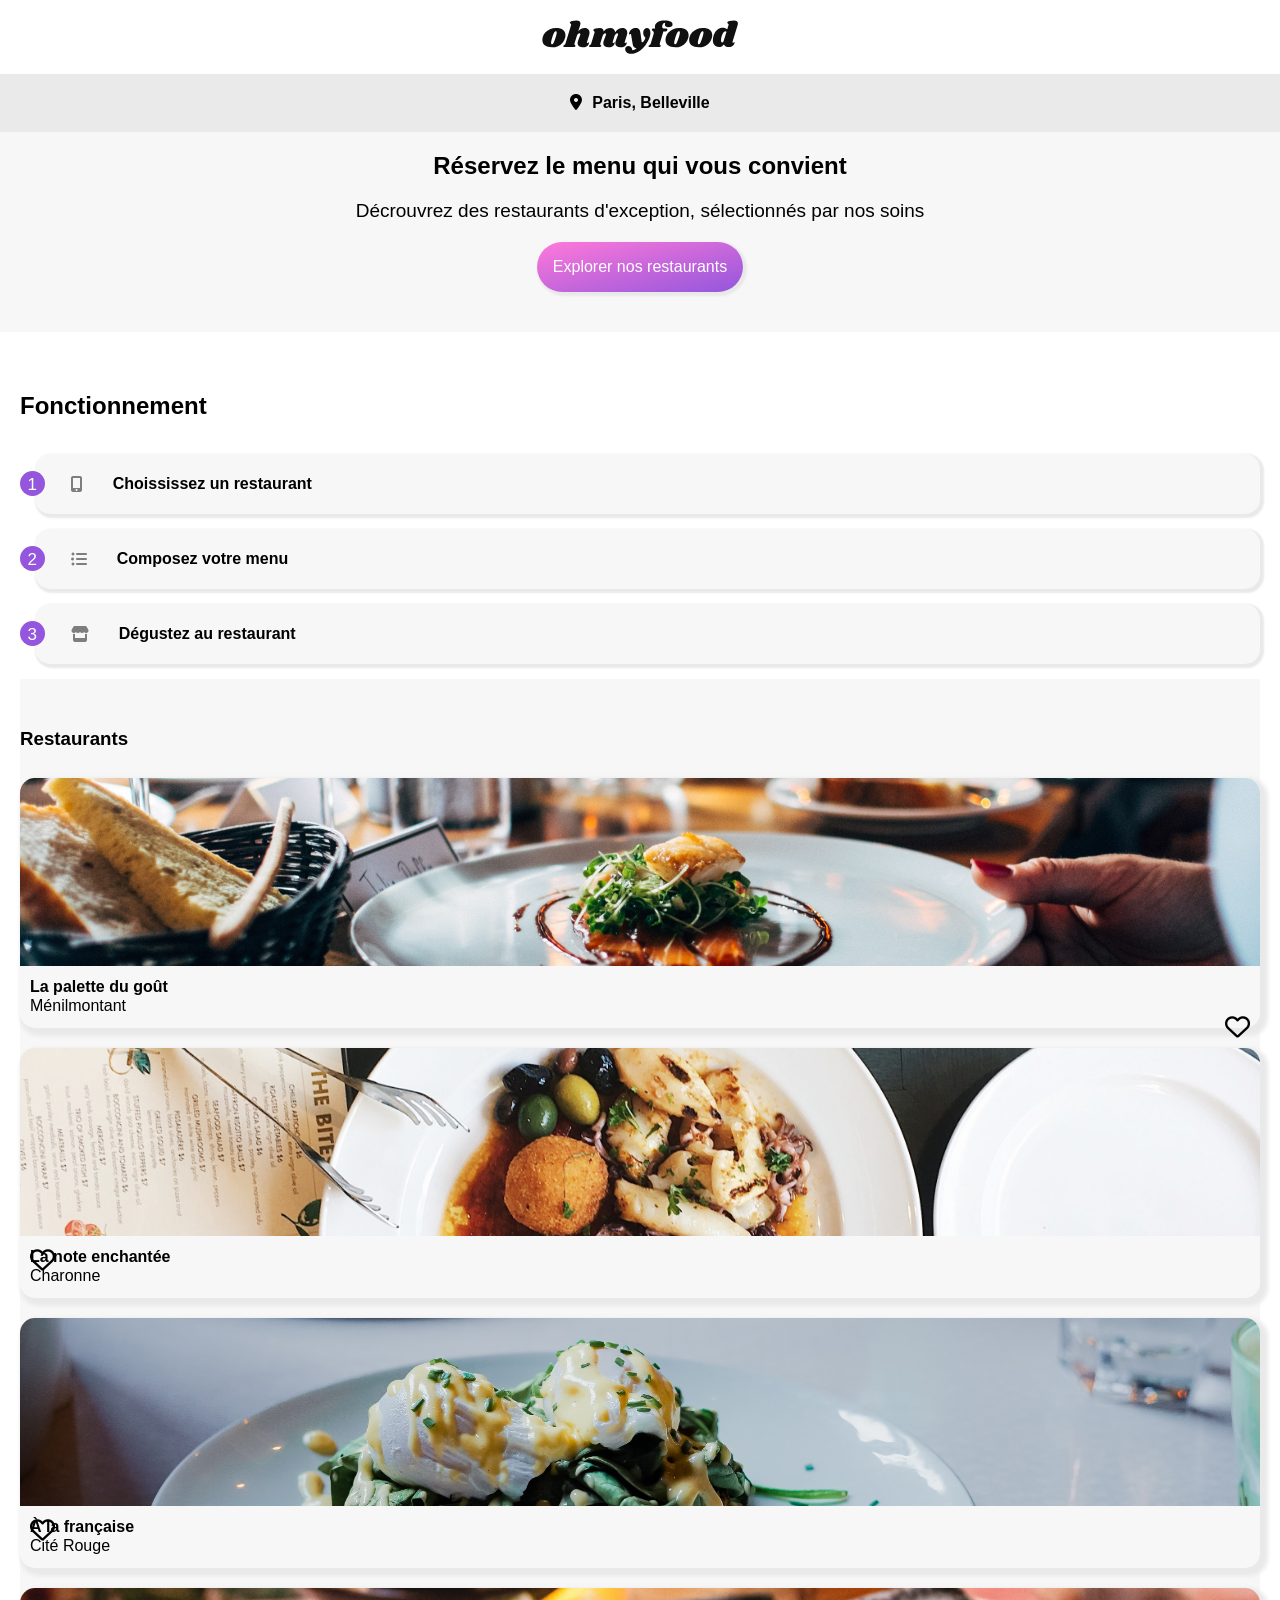
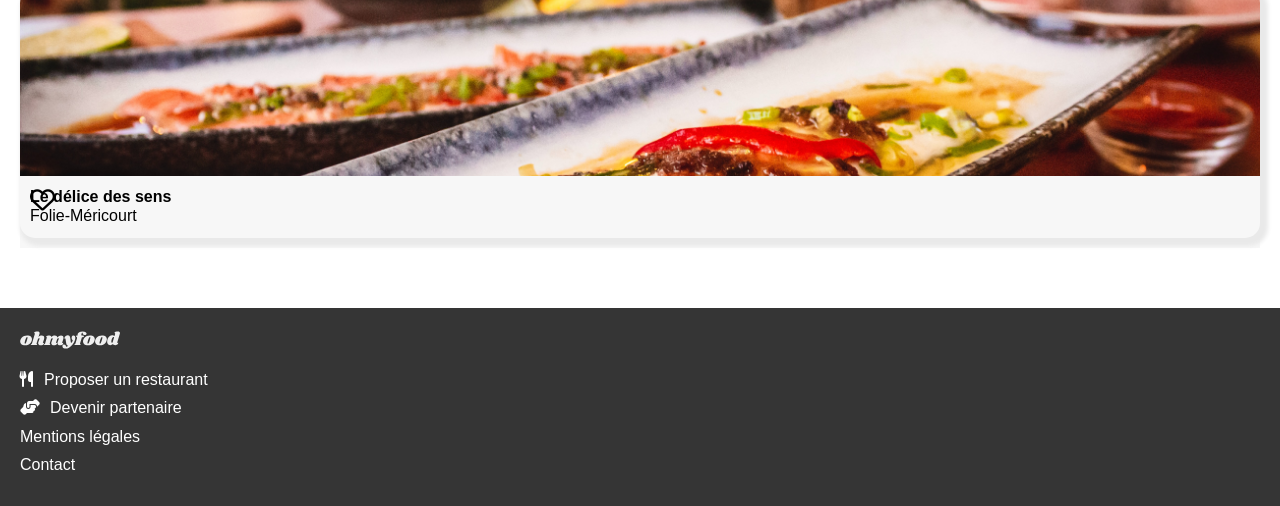
==== commit 10ec0899: "modified:   css/style.css 	modified:   css/style.css.map 	modified:   index.html 	modified:   sass/p" ====
--- a/index.html
+++ b/index.html
@@ -48,8 +48,8 @@
                 <strong class="art_title">La palette du goût</strong>
                 Ménilmontant
               </span>
-              <i class="fa-regular fa-heart"></i>
-              <i class="fa-solid fa-heart"></i>
+              <div class="heart_rate"><i class="fa-regular fa-heart"></i>
+                <i class="fa-solid fa-heart"></i></div>              
             </div>
           </article>
           <article class="article">
--- a/css/style.css
+++ b/css/style.css
@@ -1 +1 @@
-@import"https://fonts.googleapis.com/css2?family=Raleway&display=swap";.home_btn{border-radius:50px;height:50px;background:linear-gradient(to right bottom, #FF79DA, #9356DC);border:none;box-shadow:2px 2px 2px 2px #e9e9e9}.home_btn span{position:relative;padding-block:15px;color:#fff;padding-inline:10px}.explain_btn_block em{height:25px;width:25px;margin-inline:5px;font-size:17px;font-style:normal;background-color:#9356dc;border-radius:50%;color:#fff;padding-top:2px}.explain_btn_block .explain_btn{background-color:#f7f7f7;height:60px;border-radius:15px;border:none;box-shadow:2px 2px 2px 2px #e9e9e9;width:100%;display:flex;align-items:baseline;justify-content:flex-start}.explain_btn_block .explain_btn:hover{background-color:#f5edff}.explain_btn_block .explain_btn:hover i{color:#9356dc}.explain_btn_block .explain_btn i{color:#7e7e7e;margin-inline:30px}article{display:flex;flex-wrap:wrap;height:250px;width:100%;border-radius:15px;margin-block:10px;box-shadow:4px 4px 4px 4px #e9e9e9}article img{object-fit:cover;width:100%;height:75%;border-top-right-radius:15px;border-top-left-radius:15px}article .art_txt_block{padding:10px;padding-block:10px}article i{position:absolute;font-size:25px}article .fa-solid{opacity:0;transition:all 150ms linear}article .fa-solid:active,article .fa-solid:focus{opacity:1;color:#9356dc}footer{background-color:#353535}footer img{height:20px;width:100px;filter:invert(1)}footer ul{list-style-type:none}footer ul li a{color:#fff;text-decoration:none}footer ul li i{padding-right:10px}*{box-sizing:border-box;font-family:sans-serif,Roboto}.header{display:flex;justify-content:center;text-align:center}#logo{padding-block:20px}.location{background-color:#eaeaea;padding-block:20px}.location em{font-style:normal}.location i{margin-right:10px}.header_block{background-color:#f7f7f7;padding-inline:20px;display:flow-root;padding-block-end:40px}.header_block .header_text_block{padding-block-end:20px}.header_block .header_text_block h2{padding-inline:50px}.header_block .header_text_block span em{font-style:normal;font-size:19px}.home_btn{display:flex;justify-content:center}.wrapper{margin:40px 20px 60px 20px}.explain_block{display:flex;flex-wrap:wrap}.explain_block div{width:100%}.explain_block div .explain_btn_block{display:flex;flex-wrap:nowrap;justify-content:center;margin-block:15px;align-items:baseline}.explain_block div .explain_btn_block .explain_btn{flex-wrap:wrap;align-items:center}.explain_block div .explain_btn_block em{display:flex;justify-content:center;align-items:center;margin:0px;margin-inline-end:-10px;position:relative}.main_block{display:flex;flex-wrap:wrap;background-color:rgba(247,247,247,.968627451);padding-top:30px}.main_block .article_block{display:flex;align-items:baseline;flex-wrap:wrap}.main_block .article_block .article{justify-content:space-between;align-items:baseline}.main_block .article_block .article .art_txt_block{display:grid;width:100%}.main_block .article_block .article .art_txt_block .art_txt{display:flex;flex-wrap:wrap;flex-direction:column}.main_block .article_block .article .art_txt_block .fa-heart{justify-self:end;padding-inline-end:15px}footer{display:flex;flex-direction:column;padding-block:10px;padding-inline:20px}footer img{margin-top:12px}footer ul{padding-inline-start:0px}footer ul li{padding-block:5px}/*# sourceMappingURL=style.css.map */
+@import"https://fonts.googleapis.com/css2?family=Raleway&display=swap";*{box-sizing:border-box;font-family:sans-serif,Roboto}.header{display:flex;justify-content:center;text-align:center}#logo{padding-block:20px}.location{background-color:#eaeaea;padding-block:20px}.location em{font-style:normal}.location i{margin-right:10px}.header_block{background-color:#f7f7f7;padding-inline:20px;display:flow-root;padding-block-end:40px}.header_block .header_text_block{padding-block-end:20px}.header_block .header_text_block h2{padding-inline:50px}.header_block .header_text_block span em{font-style:normal;font-size:19px}.home_btn{display:flex;justify-content:center}footer{display:flex;flex-direction:column;padding-block:10px;padding-inline:20px;background-color:#353535}footer img{margin-top:12px;height:20px;width:100px;filter:invert(1)}footer ul{padding-inline-start:0px;list-style-type:none}footer ul li{padding-block:5px}footer ul li a{color:#fff;text-decoration:none}footer ul li i{padding-right:10px}.home_btn{border-radius:50px;height:50px;background:linear-gradient(to right bottom, #FF79DA, #9356DC);border:none;box-shadow:2px 2px 2px 2px #e9e9e9}.home_btn span{position:relative;padding-block:15px;color:#fff;padding-inline:10px}.explain_btn_block em{height:25px;width:25px;margin-inline:5px;font-size:17px;font-style:normal;background-color:#9356dc;border-radius:50%;color:#fff;padding-top:2px}.explain_btn_block .explain_btn{background-color:#f7f7f7;height:60px;border-radius:15px;border:none;box-shadow:2px 2px 2px 2px #e9e9e9;width:100%;display:flex;align-items:baseline;justify-content:flex-start}.explain_btn_block .explain_btn:hover{background-color:#f5edff}.explain_btn_block .explain_btn:hover i{color:#9356dc}.explain_btn_block .explain_btn i{color:#7e7e7e;margin-inline:30px}.menu_btn{display:flex;flex-direction:column;border-radius:15px;box-shadow:2px 2px 2px 2px #e9e9e9;padding:10px}.menu_btn span{display:flex;justify-content:space-between}article{display:flex;flex-wrap:wrap;height:250px;width:100%;border-radius:15px;margin-block:10px;box-shadow:4px 4px 4px 4px #e9e9e9}article img{object-fit:cover;width:100%;height:75%;border-top-right-radius:15px;border-top-left-radius:15px}article .art_txt_block{padding:10px;padding-block:10px}article i{position:absolute;font-size:25px}article .fa-solid{opacity:0;transition:all 150ms linear}article .fa-solid:focus{opacity:1;color:#9356dc}.wrapper{margin:40px 20px 60px 20px}.explain_block{display:flex;flex-wrap:wrap}.explain_block div{width:100%}.explain_block div .explain_btn_block{display:flex;flex-wrap:nowrap;justify-content:center;margin-block:15px;align-items:baseline}.explain_block div .explain_btn_block .explain_btn{flex-wrap:wrap;align-items:center}.explain_block div .explain_btn_block em{display:flex;justify-content:center;align-items:center;margin:0px;margin-inline-end:-10px;position:relative}.main_block{display:flex;flex-wrap:wrap;background-color:rgba(247,247,247,.968627451);padding-top:30px}.main_block .article_block{display:flex;align-items:baseline;flex-wrap:wrap}.main_block .article_block .article{justify-content:space-between;align-items:baseline}.main_block .article_block .article .art_txt_block{display:grid;width:100%}.main_block .article_block .article .art_txt_block .art_txt{display:flex;flex-wrap:wrap;flex-direction:column}.main_block .article_block .article .art_txt_block .heart_rate{position:relative;justify-self:end;padding-inline-end:15px}.main_block .article_block .article .art_txt_block .heart_rate i{position:absolute;top:0;right:0}.main_block .article_block .article .art_txt_block .heart_rate .fa-solid{opacity:0}.main_block .article_block .article .art_txt_block .heart_rate:hover .fa-solid{opacity:1}.back{padding-block-start:10px}.img_menu{max-width:100%}h1{font-family:Shrikhand;font-weight:900}.order_btn{display:flex;justify-content:center}/*# sourceMappingURL=style.css.map */
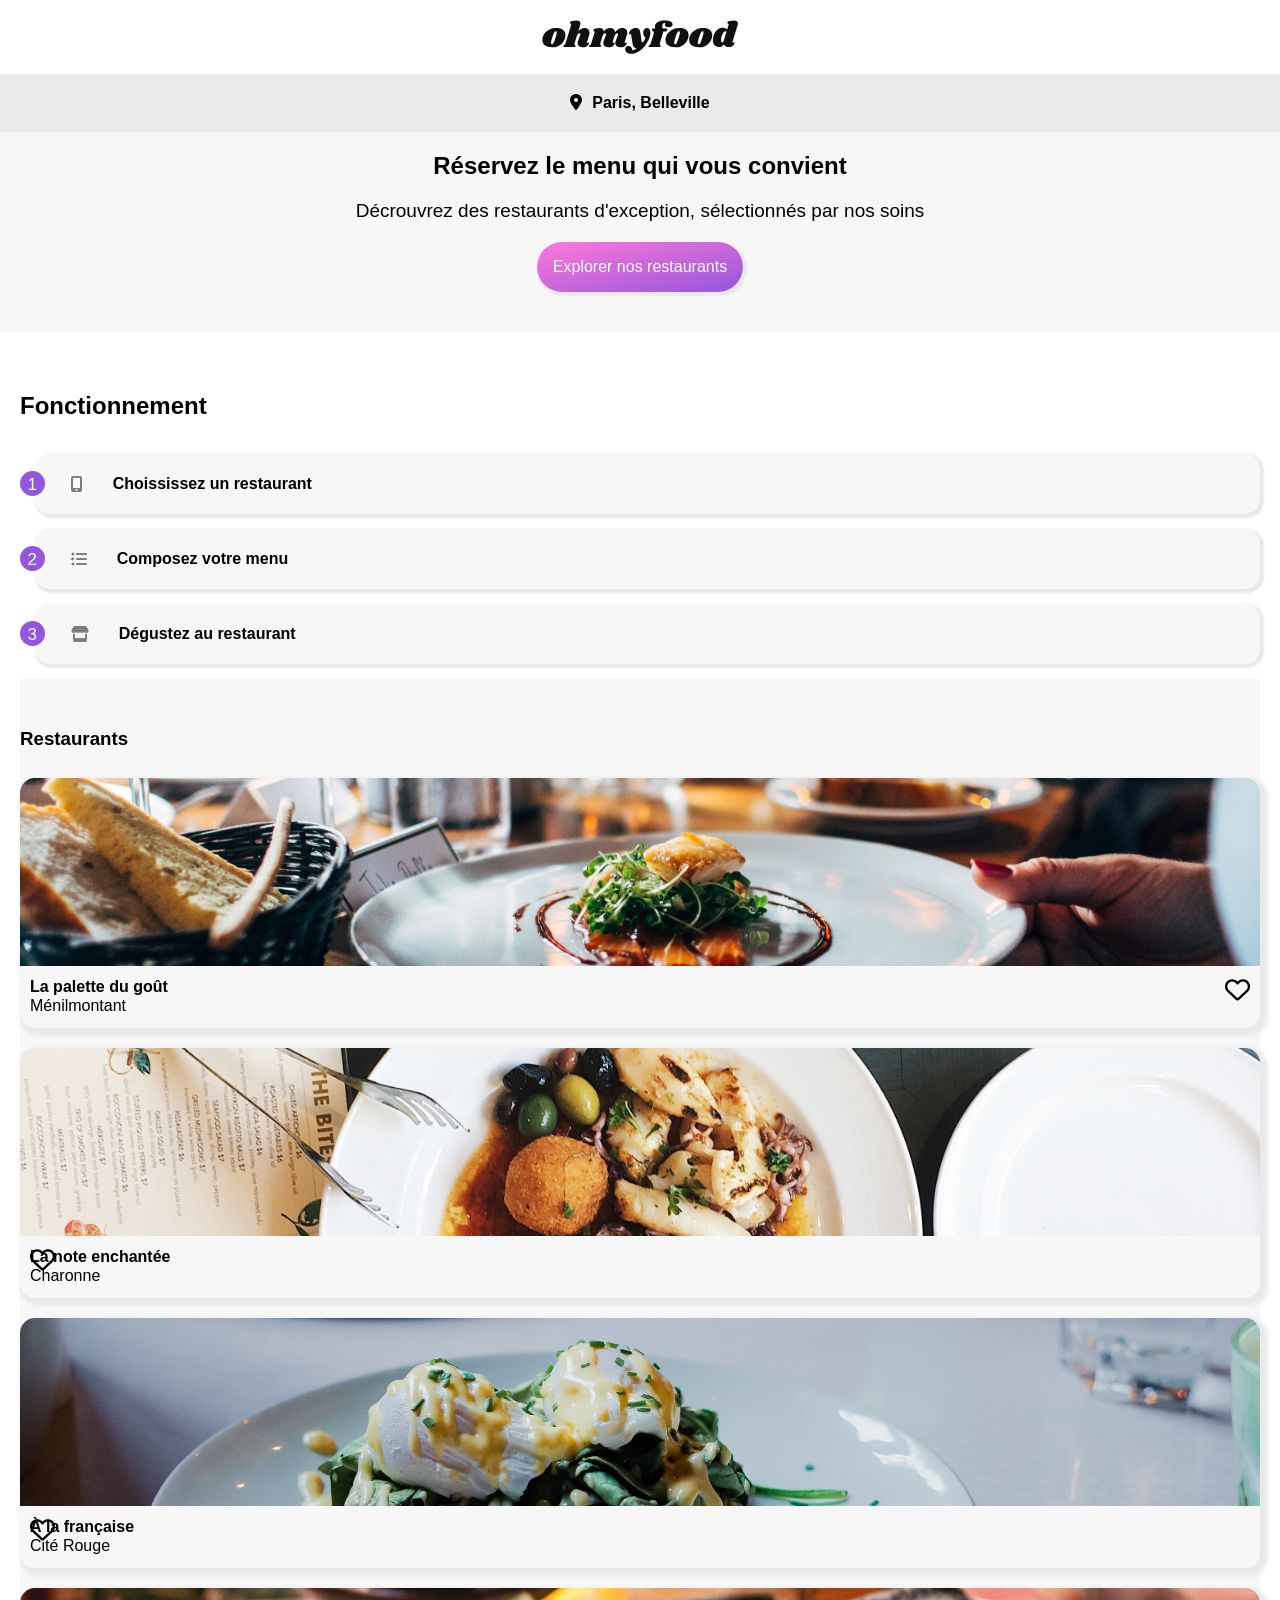
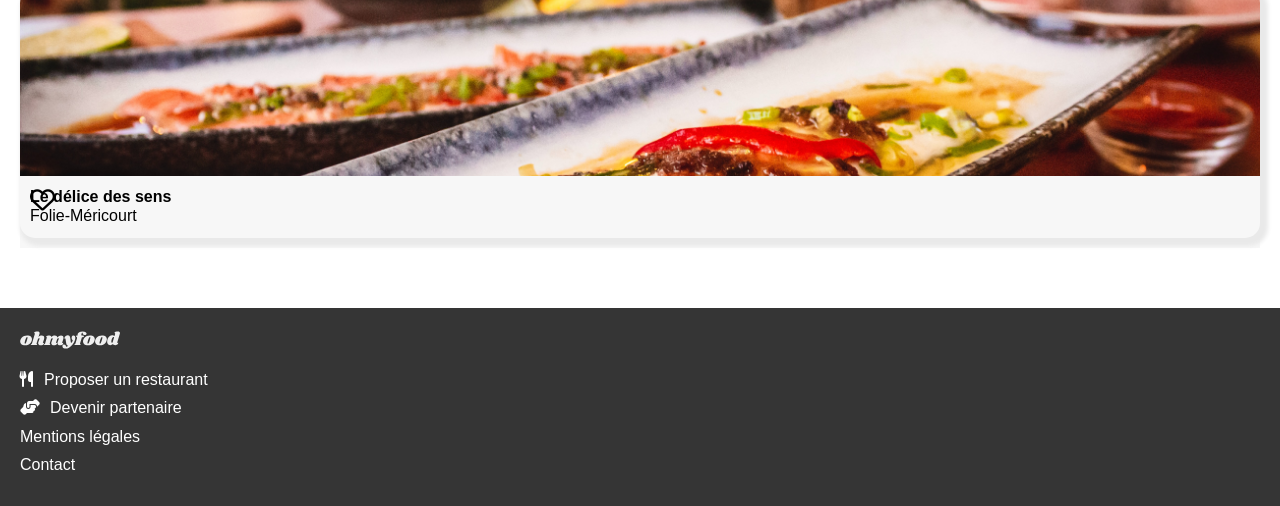
==== commit f21bbd6e: "modified:   css/style.css 	modified:   css/style.css.map 	modified:   index.html 	modified:   sass/p" ====
--- a/index.html
+++ b/index.html
@@ -1,110 +1,113 @@
 <!DOCTYPE html>
 <html lang="fr">
-  <head>
-    <meta charset="UTF-8" />
-    <meta name="viewport" content="width=device-width, initial-scale=1" />
-    <link rel="stylesheet" href="css/normalize.css" />
-    <link rel="stylesheet" href="css/style.css" />
-    <link rel="stylesheet" href="https://cdnjs.cloudflare.com/ajax/libs/font-awesome/6.1.2/css/all.min.css">
-    <title>Ohmyfood</title>
-  </head>
-  <body>
-    <header><div id="logo" class="header">
-      <img src="images/logo/ohmyfood@2x.svg" alt="ALC">
-    </div>
-      <div class="location"><strong class="header"><i class="fa-solid fa-location-dot"></i>Paris, Belleville</strong></div>
-        <div class="header_block">
-          <div class="header_text_block">
-          <h2 class="header">Réservez le menu qui vous convient</h2>
-          <span><em class="header"
-          >Décrouvrez des restaurants d'exception, sélectionnés par nos soins</em>
-          </span>
-          </div>
-          <div class="header"><button class="home_btn" type="button" onclick="window.location.href = ' '">
-          <span>Explorer nos restaurants</span>
-          </button>
-        </div> 
-      </div>
-    </header>
-    <main class="wrapper">
-      <div class="explain_block">
-        <h2>Fonctionnement</h2>
-        <div>
-          <div class="explain_btn_block"><em>1</em><button class="explain_btn" type="button" onclick="window.location.href = ' '"><i class="fa-solid fa-mobile-screen-button"></i><strong>Choississez un restaurant</strong></button></div>
-          <div class="explain_btn_block"><em>2</em><button class="explain_btn" type="button" onclick="window.location.href = ' '"><i class="fa-solid fa-list-ul"></i><strong>Composez votre menu</strong></button></div>
-          <div class="explain_btn_block"><em>3</em><button class="explain_btn" type="button" onclick="window.location.href = ' '"><i class="fa-solid fa-store"></i><strong>Dégustez au restaurant</strong></button></div>
-        </div>
-      </div>
-      <div class="main_block">
-        <h3>Restaurants</h3>
-        <div class="article_block">
-          <article class="article">
-            <img
-              src="images/restaurants/jay-wennington-N_Y88TWmGwA-unsplash.jpg"
-              alt="ALC"
-            />
-            <div class="art_txt_block">
-              <span class="art_txt">
-                <strong class="art_title">La palette du goût</strong>
-                Ménilmontant
-              </span>
-              <div class="heart_rate"><i class="fa-regular fa-heart"></i>
-                <i class="fa-solid fa-heart"></i></div>              
+    <head>
+        <meta charset="UTF-8" />
+        <meta name="viewport" content="width=device-width, initial-scale=1" />
+        <link rel="stylesheet" href="css/normalize.css" />
+        <link rel="stylesheet" href="css/style.css" />
+        <link rel="stylesheet" href="https://cdnjs.cloudflare.com/ajax/libs/font-awesome/6.1.2/css/all.min.css" />
+        <title>Ohmyfood</title>
+    </head>
+    <body>
+        <header>
+            <div id="logo" class="header">
+                <img src="images/logo/ohmyfood@2x.svg" alt="ALC" />
             </div>
-          </article>
-          <article class="article">
-            <img
-              src="images/restaurants/stil-u2Lp8tXIcjw-unsplash.jpg"
-              alt="ALC"
-            />
-            <div class="art_txt_block">
-              <span class="art_txt">
-                <strong class="art_title">La note enchantée</strong>
-                Charonne
-              </span>
-              <i class="fa-regular fa-heart"></i>
-              <i class="fa-solid fa-heart"></i>
+            <div class="location">
+                <strong class="header"><i class="fa-solid fa-location-dot"></i>Paris, Belleville</strong>
             </div>
-          </article>
-          <article class="article">
-            <img
-              src="images/restaurants/toa-heftiba-DQKerTsQwi0-unsplash.jpg"
-              alt="ALC"
-            />
-            <div class="art_txt_block">
-              <span class="art_txt">
-                <strong class="art_title">À la française</strong>
-                Cité Rouge
-              </span>
-              <i class="fa-regular fa-heart"></i>
-              <i class="fa-solid fa-heart"></i>
+            <div class="header_block">
+                <div class="header_text_block">
+                    <h2 class="header">Réservez le menu qui vous convient</h2>
+                    <span><em class="header">Décrouvrez des restaurants d'exception, sélectionnés par nos soins</em> </span>
+                </div>
+                <div class="header">
+                    <button class="home_btn" type="button" onclick="window.location.href = ' '">
+                        <span>Explorer nos restaurants</span>
+                    </button>
+                </div>
             </div>
-          </article>
-          <article class="article">
-            <img
-              src="images/restaurants/louis-hansel-shotsoflouis-qNBGVyOCY8Q-unsplash.jpg"
-              alt="ALC"
-            />
-            <div class="art_txt_block">
-              <span class="art_txt">
-                <strong class="art_title">Le délice des sens</strong>
-                Folie-Méricourt
-              </span>
-              <i class="fa-regular fa-heart"></i>
-              <i class="fa-solid fa-heart"></i>
+        </header>
+        <main class="wrapper">
+            <div class="explain_block">
+                <h2>Fonctionnement</h2>
+                <div>
+                    <div class="explain_btn_block">
+                        <em>1</em
+                        ><button class="explain_btn" type="button" onclick="window.location.href = ' '">
+                            <i class="fa-solid fa-mobile-screen-button"></i><strong>Choississez un restaurant</strong>
+                        </button>
+                    </div>
+                    <div class="explain_btn_block">
+                        <em>2</em><button class="explain_btn" type="button" onclick="window.location.href = ' '"><i class="fa-solid fa-list-ul"></i><strong>Composez votre menu</strong></button>
+                    </div>
+                    <div class="explain_btn_block">
+                        <em>3</em><button class="explain_btn" type="button" onclick="window.location.href = ' '"><i class="fa-solid fa-store"></i><strong>Dégustez au restaurant</strong></button>
+                    </div>
+                </div>
             </div>
-          </article>
-        </div>
-      </div>
-    </main>
-    <footer>
-      <img src="images/logo/ohmyfood@2x.svg" alt="ALC">
-      <ul>
-        <li><a href=""><i class="fa-solid fa-utensils"></i>Proposer un restaurant</a></li>
-        <li><a href=""><i class="fa-solid fa-handshake-angle"></i>Devenir partenaire</a></li>
-        <li><a href="">Mentions légales</a></li>
-        <li><a href="">Contact</a></li>
-      </ul>
-    </footer>
-  </body>
+            <div class="main_block">
+                <h3>Restaurants</h3>
+                <div class="article_block">
+                    <article class="article">
+                        <img src="images/restaurants/jay-wennington-N_Y88TWmGwA-unsplash.jpg" alt="ALC" />
+                        <div class="art_txt_block">
+                            <span class="art_txt">
+                                <strong class="art_title">La palette du goût</strong>
+                                Ménilmontant
+                            </span>
+                            <div class="heart_rate"><i class="fa-regular fa-heart"></i> <i class="fa-solid fa-heart"></i></div>
+                        </div>
+                    </article>
+                    <article class="article">
+                        <img src="images/restaurants/stil-u2Lp8tXIcjw-unsplash.jpg" alt="ALC" />
+                        <div class="art_txt_block">
+                            <span class="art_txt">
+                                <strong class="art_title">La note enchantée</strong>
+                                Charonne
+                            </span>
+                            <i class="fa-regular fa-heart"></i>
+                            <i class="fa-solid fa-heart"></i>
+                        </div>
+                    </article>
+                    <article class="article">
+                        <img src="images/restaurants/toa-heftiba-DQKerTsQwi0-unsplash.jpg" alt="ALC" />
+                        <div class="art_txt_block">
+                            <span class="art_txt">
+                                <strong class="art_title">À la française</strong>
+                                Cité Rouge
+                            </span>
+                            <i class="fa-regular fa-heart"></i>
+                            <i class="fa-solid fa-heart"></i>
+                        </div>
+                    </article>
+                    <article class="article">
+                        <img src="images/restaurants/louis-hansel-shotsoflouis-qNBGVyOCY8Q-unsplash.jpg" alt="ALC" />
+                        <div class="art_txt_block">
+                            <span class="art_txt">
+                                <strong class="art_title">Le délice des sens</strong>
+                                Folie-Méricourt
+                            </span>
+                            <i class="fa-regular fa-heart"></i>
+                            <i class="fa-solid fa-heart"></i>
+                        </div>
+                    </article>
+                </div>
+            </div>
+        </main>
+        <footer>
+            <img src="images/logo/ohmyfood@2x.svg" alt="ALC" />
+            <ul>
+                <li>
+                    <a href=""><i class="fa-solid fa-utensils"></i>Proposer un restaurant</a>
+                </li>
+                <li>
+                    <a href=""><i class="fa-solid fa-handshake-angle"></i>Devenir partenaire</a>
+                </li>
+                <li><a href="">Mentions légales</a></li>
+                <li><a href="">Contact</a></li>
+            </ul>
+        </footer>
+    </body>
 </html>
+<!---->
--- a/css/style.css
+++ b/css/style.css
@@ -1 +1 @@
-@import"https://fonts.googleapis.com/css2?family=Raleway&display=swap";*{box-sizing:border-box;font-family:sans-serif,Roboto}.header{display:flex;justify-content:center;text-align:center}#logo{padding-block:20px}.location{background-color:#eaeaea;padding-block:20px}.location em{font-style:normal}.location i{margin-right:10px}.header_block{background-color:#f7f7f7;padding-inline:20px;display:flow-root;padding-block-end:40px}.header_block .header_text_block{padding-block-end:20px}.header_block .header_text_block h2{padding-inline:50px}.header_block .header_text_block span em{font-style:normal;font-size:19px}.home_btn{display:flex;justify-content:center}footer{display:flex;flex-direction:column;padding-block:10px;padding-inline:20px;background-color:#353535}footer img{margin-top:12px;height:20px;width:100px;filter:invert(1)}footer ul{padding-inline-start:0px;list-style-type:none}footer ul li{padding-block:5px}footer ul li a{color:#fff;text-decoration:none}footer ul li i{padding-right:10px}.home_btn{border-radius:50px;height:50px;background:linear-gradient(to right bottom, #FF79DA, #9356DC);border:none;box-shadow:2px 2px 2px 2px #e9e9e9}.home_btn span{position:relative;padding-block:15px;color:#fff;padding-inline:10px}.explain_btn_block em{height:25px;width:25px;margin-inline:5px;font-size:17px;font-style:normal;background-color:#9356dc;border-radius:50%;color:#fff;padding-top:2px}.explain_btn_block .explain_btn{background-color:#f7f7f7;height:60px;border-radius:15px;border:none;box-shadow:2px 2px 2px 2px #e9e9e9;width:100%;display:flex;align-items:baseline;justify-content:flex-start}.explain_btn_block .explain_btn:hover{background-color:#f5edff}.explain_btn_block .explain_btn:hover i{color:#9356dc}.explain_btn_block .explain_btn i{color:#7e7e7e;margin-inline:30px}.menu_btn{display:flex;flex-direction:column;border-radius:15px;box-shadow:2px 2px 2px 2px #e9e9e9;padding:10px}.menu_btn span{display:flex;justify-content:space-between}article{display:flex;flex-wrap:wrap;height:250px;width:100%;border-radius:15px;margin-block:10px;box-shadow:4px 4px 4px 4px #e9e9e9}article img{object-fit:cover;width:100%;height:75%;border-top-right-radius:15px;border-top-left-radius:15px}article .art_txt_block{padding:10px;padding-block:10px}article i{position:absolute;font-size:25px}article .fa-solid{opacity:0;transition:all 150ms linear}article .fa-solid:focus{opacity:1;color:#9356dc}.wrapper{margin:40px 20px 60px 20px}.explain_block{display:flex;flex-wrap:wrap}.explain_block div{width:100%}.explain_block div .explain_btn_block{display:flex;flex-wrap:nowrap;justify-content:center;margin-block:15px;align-items:baseline}.explain_block div .explain_btn_block .explain_btn{flex-wrap:wrap;align-items:center}.explain_block div .explain_btn_block em{display:flex;justify-content:center;align-items:center;margin:0px;margin-inline-end:-10px;position:relative}.main_block{display:flex;flex-wrap:wrap;background-color:rgba(247,247,247,.968627451);padding-top:30px}.main_block .article_block{display:flex;align-items:baseline;flex-wrap:wrap}.main_block .article_block .article{justify-content:space-between;align-items:baseline}.main_block .article_block .article .art_txt_block{display:grid;width:100%}.main_block .article_block .article .art_txt_block .art_txt{display:flex;flex-wrap:wrap;flex-direction:column}.main_block .article_block .article .art_txt_block .heart_rate{position:relative;justify-self:end;padding-inline-end:15px}.main_block .article_block .article .art_txt_block .heart_rate i{position:absolute;top:0;right:0}.main_block .article_block .article .art_txt_block .heart_rate .fa-solid{opacity:0}.main_block .article_block .article .art_txt_block .heart_rate:hover .fa-solid{opacity:1}.back{padding-block-start:10px}.img_menu{max-width:100%}h1{font-family:Shrikhand;font-weight:900}.order_btn{display:flex;justify-content:center}/*# sourceMappingURL=style.css.map */
+@import"https://fonts.googleapis.com/css2?family=Raleway&display=swap";*{box-sizing:border-box;font-family:sans-serif,Roboto}.header{display:flex;justify-content:center;text-align:center}#logo{padding-block:20px}.location{background-color:#eaeaea;padding-block:20px}.location em{font-style:normal}.location i{margin-right:10px}.header_block{background-color:#f7f7f7;padding-inline:20px;display:flow-root;padding-block-end:40px}.header_block .header_text_block{padding-block-end:20px}.header_block .header_text_block h2{padding-inline:50px}.header_block .header_text_block span em{font-style:normal;font-size:19px}.home_btn{display:flex;justify-content:center}footer{display:flex;flex-direction:column;padding-block:10px;padding-inline:20px;background-color:#353535}footer img{margin-top:12px;height:20px;width:100px;filter:invert(1)}footer ul{padding-inline-start:0px;list-style-type:none}footer ul li{padding-block:5px}footer ul li a{color:#fff;text-decoration:none}footer ul li i{padding-right:10px}.home_btn{border-radius:50px;height:50px;background:linear-gradient(to right bottom, #FF79DA, #9356DC);border:none;box-shadow:2px 2px 2px 2px #e9e9e9}.home_btn span{position:relative;padding-block:15px;color:#fff;padding-inline:10px}.explain_btn_block em{height:25px;width:25px;margin-inline:5px;font-size:17px;font-style:normal;background-color:#9356dc;border-radius:50%;color:#fff;padding-top:2px}.explain_btn_block .explain_btn{background-color:#f7f7f7;height:60px;border-radius:15px;border:none;box-shadow:2px 2px 2px 2px #e9e9e9;width:100%;display:flex;align-items:baseline;justify-content:flex-start}.explain_btn_block .explain_btn:hover{background-color:#f5edff}.explain_btn_block .explain_btn:hover i{color:#9356dc}.explain_btn_block .explain_btn i{color:#7e7e7e;margin-inline:30px}.menu_btn{display:flex;flex-direction:column;border-radius:15px;box-shadow:2px 2px 2px 2px #e9e9e9;padding:10px}.menu_btn span{display:flex;justify-content:space-between}article{display:flex;flex-wrap:wrap;height:250px;width:100%;border-radius:15px;margin-block:10px;box-shadow:4px 4px 4px 4px #e9e9e9}article img{object-fit:cover;width:100%;height:75%;border-top-right-radius:15px;border-top-left-radius:15px}article .art_txt_block{padding:10px;padding-block:10px}article i{position:absolute;font-size:25px}article .fa-solid{opacity:0;transition:all 150ms linear}article .fa-solid:focus{opacity:1;color:#9356dc}.wrapper{margin:40px 20px 60px 20px}.explain_block{display:flex;flex-wrap:wrap}.explain_block div{width:100%}.explain_block div .explain_btn_block{display:flex;flex-wrap:nowrap;justify-content:center;margin-block:15px;align-items:baseline}.explain_block div .explain_btn_block .explain_btn{flex-wrap:wrap;align-items:center}.explain_block div .explain_btn_block em{display:flex;justify-content:center;align-items:center;margin:0px;margin-inline-end:-10px;position:relative}.main_block{display:flex;flex-wrap:wrap;background-color:rgba(247,247,247,.968627451);padding-top:30px}.main_block .article_block{display:flex;align-items:baseline;flex-wrap:wrap}.main_block .article_block .article{justify-content:space-between;align-items:baseline}.main_block .article_block .article .art_txt_block{display:flex;width:100%;justify-content:space-between}.main_block .article_block .article .art_txt_block .art_txt{display:flex;flex-wrap:wrap;flex-direction:column}.main_block .article_block .article .art_txt_block .heart_rate{display:flex;position:relative;justify-content:flex-end;width:25px}.main_block .article_block .article .art_txt_block .heart_rate i{position:absolute;top:0;right:0}.main_block .article_block .article .art_txt_block .heart_rate .fa-solid{opacity:0}.main_block .article_block .article .art_txt_block .heart_rate:hover .fa-solid{opacity:1}.back{padding-block-start:10px}.img_menu{max-width:100%}h1{font-family:Shrikhand;font-weight:900}.order_btn{display:flex;justify-content:center}/*# sourceMappingURL=style.css.map */
